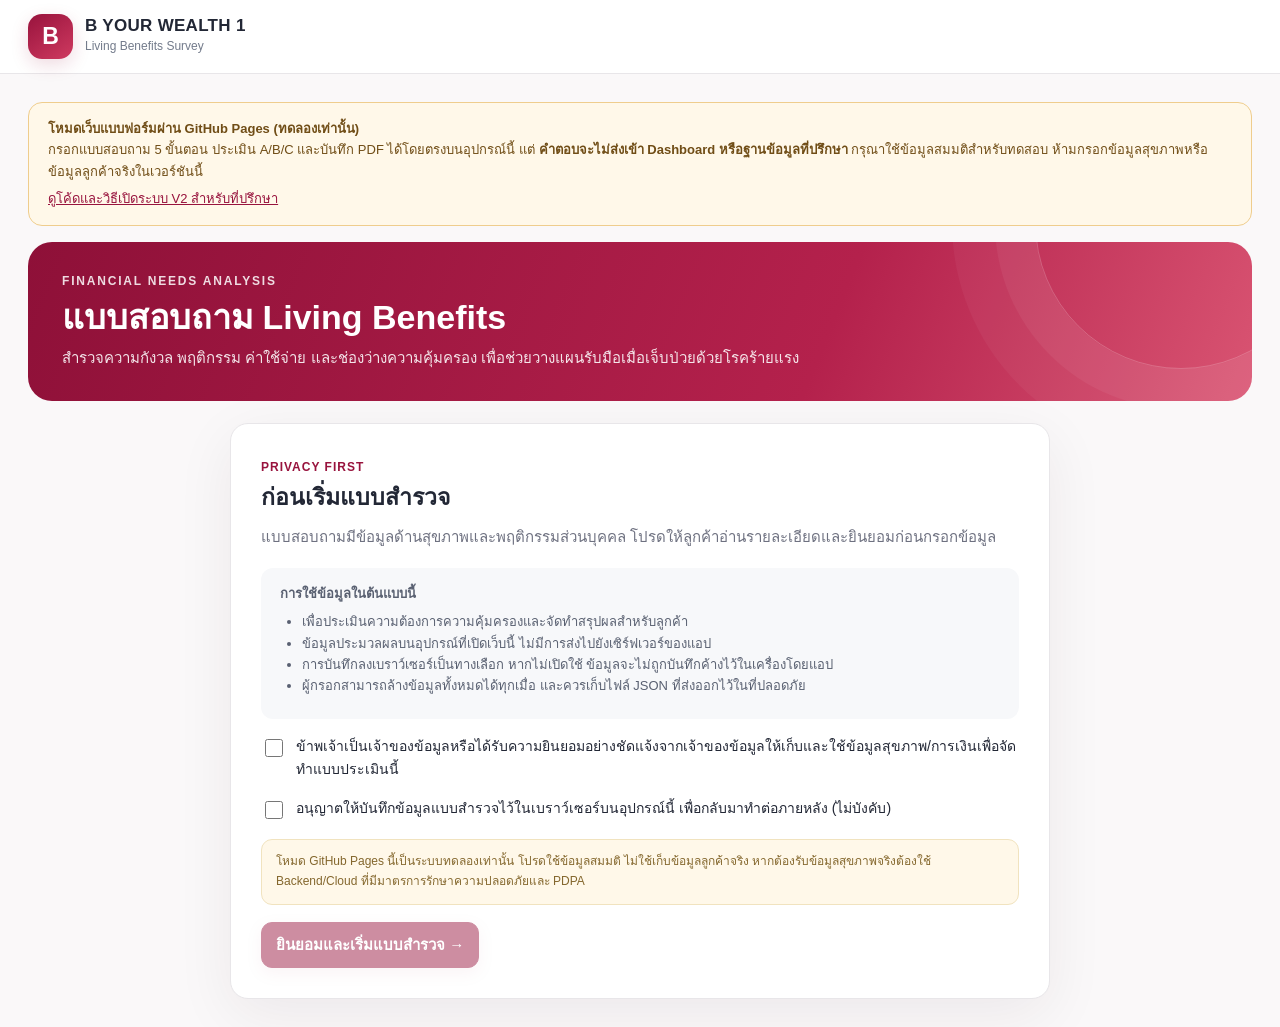
==== index.html @ e3bbbf08 "Add standalone GitHub Pages survey demo (no backend or shared customer data)" ====
<!doctype html>
<html lang="th">
<head>
  <meta charset="UTF-8" />
  <meta name="viewport" content="width=device-width, initial-scale=1, viewport-fit=cover" />
  <meta name="theme-color" content="#9d173e" />
  <meta name="robots" content="noindex,nofollow" />
  <meta name="description" content="Living Benefits Survey — แบบสำรวจความต้องการความคุ้มครองโรคร้ายแรง" />
  <title>Living Benefits Survey | B Your Wealth 1</title>
  <style>
    :root{color-scheme:light;--wine:#98133d;--wine-dark:#780e30;--rose:#d34166;--pink:#fff0f3;--ink:#222735;--muted:#737b8b;--border:#e8e6e9;--bg:#faf8f9;--surface:#fff;--blue:#285d87;--green:#18846e;--radius:18px;--shadow:0 16px 60px rgba(46,21,35,.065)}
    [hidden]{display:none!important}*{box-sizing:border-box}html{scroll-behavior:smooth}body{margin:0;background:var(--bg);font-family:ui-sans-serif,-apple-system,BlinkMacSystemFont,"Noto Sans Thai","Sarabun","Segoe UI",sans-serif;color:var(--ink);line-height:1.65;font-size:15px}button,input,textarea{font:inherit}button{cursor:pointer}button:disabled{opacity:.48;cursor:not-allowed}a{color:var(--wine)}:focus-visible{outline:3px solid #c25276;outline-offset:3px} .hide{display:none!important}
    .topbar{background:#fff;border-bottom:1px solid var(--border);position:sticky;top:0;z-index:20}.topbar-inner{max-width:1300px;margin:auto;padding:14px 28px;display:flex;align-items:center;justify-content:space-between;gap:16px}.brand{display:flex;align-items:center;gap:12px;min-width:0}.brand-mark{width:45px;height:45px;background:linear-gradient(145deg,var(--wine),#cf3a60);border-radius:14px;display:grid;place-items:center;color:#fff;font-size:23px;font-weight:900;box-shadow:0 6px 18px #98133d27}.brand-name{font-weight:900;letter-spacing:.3px;font-size:17px;line-height:1.2}.brand-sub{font-size:12px;color:var(--muted)}.header-actions{display:flex;gap:8px;align-items:center;flex-wrap:wrap;justify-content:flex-end}
    .btn{border:1px solid var(--border);border-radius:11px;padding:10px 14px;background:#fff;font-weight:750;color:var(--ink);display:inline-flex;gap:7px;align-items:center;justify-content:center;transition:.15s ease}.btn:hover{border-color:#e4a4b5;background:#fff9fb}.btn.primary{background:var(--wine);color:#fff;border-color:var(--wine);box-shadow:0 5px 16px #9d173e18}.btn.primary:hover{background:var(--wine-dark)}.btn.outline{border-color:#e5a3b4;color:var(--wine);background:#fff}.btn.danger{color:#b32646;border-color:#f0c9d0}.btn.small{font-size:12px;padding:7px 10px}.btn:focus-visible{outline-offset:2px}.muted{color:var(--muted)}
    .wrap{max-width:1300px;margin:0 auto;padding:28px}.hero{background:linear-gradient(112deg,#8e1038 0%,#b4214c 65%,#d95472 100%);border-radius:24px;padding:30px 34px;color:white;position:relative;overflow:hidden;margin-bottom:22px}.hero:after{content:"";position:absolute;width:290px;height:290px;border:1px solid #ffffff35;border-radius:50%;right:-75px;top:-165px;box-shadow:0 0 0 40px #ffffff0d,0 0 0 83px #ffffff0a}.hero .eyebrow{font-size:12px;letter-spacing:1.8px;font-weight:800;opacity:.85}.hero h1{margin:3px 0 6px;font-size:clamp(24px,3vw,34px);line-height:1.35}.hero p{margin:0;opacity:.89;max-width:750px}.hero p,.hero h1,.hero .eyebrow{position:relative;z-index:1}
    .layout{display:grid;grid-template-columns:minmax(0,1fr) 320px;gap:21px;align-items:start}.main-card,.side-card,.privacy-gate{background:#fff;border:1px solid var(--border);border-radius:var(--radius);box-shadow:var(--shadow)}.main-card{padding:28px;min-width:0}.side-card{padding:22px;position:sticky;top:100px}.section-title{margin:0;color:var(--ink);font-size:23px;line-height:1.4}.section-sub{font-size:13px;color:var(--muted);margin:7px 0 21px}.step-head{display:flex;align-items:flex-start;gap:14px}.step-number{display:grid;place-items:center;flex:0 0 38px;height:38px;background:var(--pink);border-radius:12px;color:var(--wine);font-weight:900;font-size:17px}.stepnav{display:flex;gap:8px;overflow-x:auto;padding:4px 1px 15px;margin-bottom:18px;border-bottom:1px solid var(--border);scrollbar-width:thin}.step-pill{white-space:nowrap;display:flex;align-items:center;gap:7px;border:1px solid var(--border);background:#fff;border-radius:100px;padding:8px 12px;color:#7e8090;font-size:12px;font-weight:750}.step-pill .num{width:19px;height:19px;border-radius:50%;background:#f2eff1;display:grid;place-items:center;font-size:11px}.step-pill.current{background:var(--wine);color:#fff;border-color:var(--wine)}.step-pill.current .num{background:#ffffff2b}.step-pill.complete{border-color:#bde4d8;color:#167963}.step-pill.complete .num{background:#e0f5ed}
    .field{margin-bottom:18px}.label{display:block;font-size:14px;font-weight:800;margin-bottom:7px}.sub-label{font-size:12px;color:var(--muted);font-weight:500}.form-input{width:100%;min-height:44px;border:1px solid #dadce2;border-radius:11px;padding:10px 12px;background:white;color:var(--ink);outline:none;transition:border-color .15s,box-shadow .15s}.form-input:focus{border-color:var(--rose);box-shadow:0 0 0 3px #d3416618}.form-input[type=number]{appearance:textfield}.form-input::placeholder{color:#a5a6af}.fields-2{display:grid;grid-template-columns:1fr 1fr;gap:15px}.fields-3{display:grid;grid-template-columns:repeat(3,1fr);gap:15px}.grid-choices{display:grid;grid-template-columns:1fr 1fr;gap:10px}.choice{border:1px solid var(--border);background:#fff;border-radius:12px;padding:12px;min-height:52px;display:flex;gap:10px;align-items:flex-start;cursor:pointer;transition:.15s}.choice:hover{border-color:#dfa4b4;background:#fffafa}.choice:has(input:checked){background:#fff2f5;border-color:#d87592}.choice input{accent-color:var(--wine);width:18px;height:18px;flex:0 0 18px;margin:3px 0 0}.choice span{font-size:14px;line-height:1.5}.choice-row{display:flex;flex-wrap:wrap;gap:10px}.choice-row .choice{flex:1;min-width:135px}.section-divider{height:1px;background:var(--border);margin:24px 0}.section-caption{font-size:15px;font-weight:900;margin:22px 0 14px;color:var(--wine)}.tip{background:#f4f7fa;border:1px solid #e3ebf2;border-radius:12px;padding:12px 14px;color:#4e6074;font-size:13px;margin:18px 0}.tip.rose{background:#fff5f7;border-color:#f9dfe7;color:#89445b}.tip.success{background:#effaf6;border-color:#c8e9dd;color:#146d59}.foot-actions{margin-top:25px;padding-top:18px;border-top:1px solid var(--border);display:flex;justify-content:space-between;gap:12px}.foot-actions .btn{min-width:115px}.calc-line{background:#fcf7f9;border:1px solid #f3e4e9;border-radius:12px;padding:14px 16px;margin-top:12px;display:flex;align-items:center;justify-content:space-between;gap:12px}.calc-line strong{font-size:19px;color:var(--wine);white-space:nowrap}.calc-line small{color:var(--muted);display:block}.amount-row{display:grid;grid-template-columns:minmax(0,1fr) 170px 160px;align-items:center;gap:12px;margin:11px 0;padding:12px;border:1px solid var(--border);border-radius:12px}.amount-row strong{font-size:14px}.amount-row small{display:block;color:var(--muted);font-size:11px}.amount-row .form-input{min-width:0;text-align:right}.input-unit{position:relative}.input-unit .form-input{padding-right:46px}.unit{position:absolute;right:12px;top:50%;transform:translateY(-50%);font-size:12px;color:var(--muted);pointer-events:none}.panel{background:#f7f8fa;border:1px solid #ececf0;border-radius:15px;padding:18px;margin:17px 0}.panel h3{font-size:15px;margin:0 0 14px}.panel.orange{background:#fff5ef;border-color:#fae0cc}.note{font-size:12px;color:var(--muted)}.money-tag{font-feature-settings:"tnum" 1;font-variant-numeric:tabular-nums}
    .side-title{font-size:16px;font-weight:900;display:flex;align-items:center;justify-content:space-between;gap:6px;margin-bottom:14px}.side-stat{border-bottom:1px solid var(--border);padding:12px 0}.side-stat .stat-label{color:var(--muted);font-size:12px}.side-stat .stat-value{font-size:22px;font-weight:900;line-height:1.35;font-variant-numeric:tabular-nums;word-break:break-word}.side-stat.primary-stat .stat-value{color:var(--wine)}.side-stat:last-of-type{border-bottom:0}.bar-track{width:100%;height:9px;background:#f1e9ed;border-radius:20px;overflow:hidden;margin:14px 0 6px}.bar-fill{height:100%;background:linear-gradient(90deg,#bb2a52,#289a80);border-radius:20px;width:0%;transition:width .22s}.stat-description{font-size:12px;color:var(--muted)}.side-help{margin-top:17px;font-size:12px;line-height:1.7;color:var(--muted)}.footnote{font-size:11px;color:#7d7b88;line-height:1.7;margin:15px 3px 5px}.save-status{font-size:11px;color:var(--muted);display:flex;align-items:center;gap:6px}.dot{background:#c5c6cd;width:7px;height:7px;border-radius:50%}.dot.on{background:#1e9d75}.privacy-gate{padding:30px;max-width:820px;margin:0 auto}.privacy-gate h2{margin:0 0 8px;font-size:23px}.privacy-gate p{color:#6e7180;margin:0 0 18px}.gate-option{display:flex;align-items:flex-start;gap:10px;margin:16px 0;font-size:14px}.gate-option input{width:18px;height:18px;accent-color:var(--wine);flex:0 0 18px;margin-top:4px}.gate-box{background:#f7f8fa;padding:15px 19px;border-radius:12px;color:#596071;font-size:13px}.gate-box ul{margin:7px 0;padding-left:22px}.help-alert{background:#fff8e9;border:1px solid #f1e3bf;color:#84672d;border-radius:11px;padding:12px 14px;font-size:12px;margin:17px 0}.toast{position:fixed;left:50%;bottom:24px;transform:translateX(-50%) translateY(20px);opacity:0;pointer-events:none;max-width:90vw;text-align:center;background:#222735;color:#fff;padding:10px 16px;border-radius:12px;font-size:13px;box-shadow:0 10px 30px #0002;transition:.2s;z-index:90}.toast.show{opacity:1;transform:translateX(-50%) translateY(0)}.summary-list{display:grid;grid-template-columns:1fr 1fr;gap:10px}.summary-tile{padding:15px;border:1px solid var(--border);background:white;border-radius:13px}.summary-tile .v{font-weight:900;font-size:21px;color:var(--wine);font-variant-numeric:tabular-nums}.summary-tile .k{color:var(--muted);font-size:12px}.summary-tile.span{grid-column:1/-1;background:#fff3f7}.result-risk{margin-top:15px;padding:15px;border-radius:13px;background:#f7f8fa}.result-risk p{margin:4px 0 0;color:#5c6271;font-size:13px}.icon-title{display:inline-block;color:var(--wine);font-size:12px;letter-spacing:1px;font-weight:850}.report-only{display:none}.right{margin-left:auto}.currency{white-space:nowrap}.list-check{margin:10px 0;padding-left:20px;font-size:13px}.list-check li{margin:5px 0}.switch{display:flex;align-items:center;gap:7px;font-size:12px;color:#555c69;cursor:pointer;white-space:nowrap}.switch input{accent-color:var(--wine)}
    @media(max-width:1080px){.layout{grid-template-columns:minmax(0,1fr) 280px}.wrap{padding:20px}.topbar-inner{padding:12px 20px}.side-card{padding:17px}.amount-row{grid-template-columns:1fr 140px 125px}}
    @media(max-width:850px){.layout{grid-template-columns:1fr}.side-card{position:static;grid-row:2}.hero{padding:26px}.main-card{padding:20px}.stepnav{margin-bottom:17px}.brand-sub{display:none}}
    @media(max-width:620px){.wrap{padding:12px}.topbar-inner{padding:10px 12px}.header-actions .download-label{display:none}.header-actions{gap:5px}.header-actions .btn{padding:8px 9px;font-size:11px}.brand-mark{width:38px;height:38px;border-radius:11px;font-size:19px}.brand-name{font-size:13px}.hero{padding:22px 18px;border-radius:16px;margin-bottom:13px}.hero h1{font-size:24px}.hero p{font-size:13px}.main-card,.side-card{border-radius:14px}.main-card{padding:17px 14px}.fields-2,.fields-3,.grid-choices{grid-template-columns:1fr}.step-head{gap:10px}.section-title{font-size:19px}.step-number{flex-basis:33px;height:33px}.amount-row{grid-template-columns:1fr 1fr;gap:7px}.amount-row>div:first-child{grid-column:1/-1}.amount-row .label-amount{grid-column:1/-1}.amount-row.no-extra{grid-template-columns:1fr 1fr}.amount-row.no-extra .input-unit{grid-column:1/-1}.foot-actions .btn{min-width:100px}.calc-line strong{font-size:17px}.privacy-gate{padding:22px 17px}.summary-list{grid-template-columns:1fr}.summary-tile.span{grid-column:auto}.switch span{display:none}}
    @media print{html,body{background:white!important;color:#171717!important}.topbar,.wrap,.toast{display:none!important}.report-only{display:block!important;padding:2mm 4mm;font-size:11pt!important}.report-only h1{color:#98133d;font-size:20pt}.report-header{display:flex;justify-content:space-between;align-items:center;border-bottom:2px solid #98133d;padding-bottom:9px}.report-table{width:100%;border-collapse:collapse;margin:10px 0}.report-table td,.report-table th{padding:7px 8px;border:1px solid #dadada;text-align:left}.report-table td:last-child{text-align:right}.report-table th{background:#f5eef1}.report-highlight{background:#fff0f3;padding:13px;border:1px solid #e9bdcb;border-radius:6px;margin:15px 0}.report-grid{display:grid;grid-template-columns:1fr 1fr;gap:14px}.report-grid section{break-inside:avoid}.report-only footer{font-size:9pt;margin-top:16px;color:#777}.report-only h3{font-size:13pt;margin:12px 0 7px}}
  </style>
</head>
<body>
  <header class="topbar"><div class="topbar-inner">
    <div class="brand"><div class="brand-mark">B</div><div><div class="brand-name">B YOUR WEALTH 1</div><div class="brand-sub">Living Benefits Survey</div></div></div>
    <div class="header-actions" id="headerActions" hidden>
      <label class="switch" title="บันทึกเฉพาะบนอุปกรณ์นี้"><input id="saveToggle" type="checkbox" /><span>บันทึกในเครื่อง</span></label>
      <button class="btn small" id="exportBtn" type="button" title="สำรองข้อมูลเป็นไฟล์ JSON">↓ <span class="download-label">สำรอง JSON</span></button>
      <button class="btn small danger" id="resetBtn" type="button" title="ลบข้อมูลแบบสำรวจ">เริ่มใหม่</button>
    </div>
  </div></header>
  <main class="wrap" id="wrap">
    <section role="status" style="margin:0 0 16px;padding:15px 19px;border:1px solid #efcd8d;background:#fff8e9;border-radius:14px;color:#704d16;font-size:13px"><strong>โหมดเว็บแบบฟอร์มผ่าน GitHub Pages (ทดลองเท่านั้น)</strong><div>กรอกแบบสอบถาม 5 ขั้นตอน ประเมิน A/B/C และบันทึก PDF ได้โดยตรงบนอุปกรณ์นี้ แต่ <strong>คำตอบจะไม่ส่งเข้า Dashboard หรือฐานข้อมูลที่ปรึกษา</strong> กรุณาใช้ข้อมูลสมมติสำหรับทดสอบ ห้ามกรอกข้อมูลสุขภาพหรือข้อมูลลูกค้าจริงในเวอร์ชันนี้</div><div style="margin-top:6px"><a href="https://github.com/byourwealth1-nay/Living-Benefit-Survey" target="_blank" rel="noopener noreferrer">ดูโค้ดและวิธีเปิดระบบ V2 สำหรับที่ปรึกษา</a></div></section>
    <section class="hero"><div class="eyebrow">FINANCIAL NEEDS ANALYSIS</div><h1>แบบสอบถาม Living Benefits</h1><p>สำรวจความกังวล พฤติกรรม ค่าใช้จ่าย และช่องว่างความคุ้มครอง เพื่อช่วยวางแผนรับมือเมื่อเจ็บป่วยด้วยโรคร้ายแรง</p></section>
    <section id="gate" class="privacy-gate">
      <span class="icon-title">PRIVACY FIRST</span><h2>ก่อนเริ่มแบบสำรวจ</h2><p>แบบสอบถามมีข้อมูลด้านสุขภาพและพฤติกรรมส่วนบุคคล โปรดให้ลูกค้าอ่านรายละเอียดและยินยอมก่อนกรอกข้อมูล</p>
      <div class="gate-box"><strong>การใช้ข้อมูลในต้นแบบนี้</strong><ul><li>เพื่อประเมินความต้องการความคุ้มครองและจัดทำสรุปผลสำหรับลูกค้า</li><li>ข้อมูลประมวลผลบนอุปกรณ์ที่เปิดเว็บนี้ ไม่มีการส่งไปยังเซิร์ฟเวอร์ของแอป</li><li>การบันทึกลงเบราว์เซอร์เป็นทางเลือก หากไม่เปิดใช้ ข้อมูลจะไม่ถูกบันทึกค้างไว้ในเครื่องโดยแอป</li><li>ผู้กรอกสามารถล้างข้อมูลทั้งหมดได้ทุกเมื่อ และควรเก็บไฟล์ JSON ที่ส่งออกไว้ในที่ปลอดภัย</li></ul></div>
      <label class="gate-option"><input type="checkbox" id="consentCheck" /><span>ข้าพเจ้าเป็นเจ้าของข้อมูลหรือได้รับความยินยอมอย่างชัดแจ้งจากเจ้าของข้อมูลให้เก็บและใช้ข้อมูลสุขภาพ/การเงินเพื่อจัดทำแบบประเมินนี้</span></label>
      <label class="gate-option"><input type="checkbox" id="rememberCheck" /><span>อนุญาตให้บันทึกข้อมูลแบบสำรวจไว้ในเบราว์เซอร์บนอุปกรณ์นี้ เพื่อกลับมาทำต่อภายหลัง (ไม่บังคับ)</span></label>
      <div class="help-alert">โหมด GitHub Pages นี้เป็นระบบทดลองเท่านั้น โปรดใช้ข้อมูลสมมติ ไม่ใช้เก็บข้อมูลลูกค้าจริง หากต้องรับข้อมูลสุขภาพจริงต้องใช้ Backend/Cloud ที่มีมาตรการรักษาความปลอดภัยและ PDPA</div>
      <button class="btn primary" id="startBtn" disabled>ยินยอมและเริ่มแบบสำรวจ →</button>
    </section>
    <section class="layout" id="app" hidden>
      <div class="main-card"><nav class="stepnav" id="stepnav" aria-label="ขั้นตอนแบบสอบถาม"></nav><div id="stepContent"></div><div class="foot-actions"><button id="prevBtn" class="btn" type="button">← ย้อนกลับ</button><button id="nextBtn" class="btn primary" type="button">ถัดไป →</button></div></div>
      <aside class="side-card"><div class="side-title"><span>ภาพรวมความคุ้มครอง</span><span style="font-size:12px;color:var(--rose)">LIVE</span></div><div class="side-stat"><div class="stat-label">ค่าใช้จ่ายจำเป็นต่อเดือน</div><div class="stat-value money-tag" id="sideMonthly">฿0</div></div><div class="side-stat"><div class="stat-label">ความคุ้มครองที่ต้องการ (A)</div><div class="stat-value money-tag" id="sideDesired">฿0</div></div><div class="side-stat"><div class="stat-label">ความคุ้มครองที่มี (B)</div><div class="stat-value money-tag" id="sideCurrent">฿0</div></div><div class="side-stat primary-stat"><div class="stat-label">ความคุ้มครองที่ยังขาด (C)</div><div class="stat-value money-tag" id="sideGap">฿0</div></div><div class="bar-track"><div id="coverageBar" class="bar-fill"></div></div><div class="stat-description" id="coverageDesc">ยังไม่มีข้อมูลสำหรับประเมิน</div><div class="side-help">C = สูงสุดระหว่าง (A − B) กับ 0 บาท<br />เงินชดเชยรายวันและการจ่ายซ้ำในอนาคตไม่ได้รวมเป็นเงินก้อนอัตโนมัติ</div></aside>
    </section>
    <p class="footnote" id="bottomDisclaimer" hidden>หมายเหตุ: การคำนวณเป็นเพียงการประมาณเบื้องต้น ไม่ใช่คำแนะนำทางการแพทย์ คำยืนยันการรับประกัน หรือการรับรองว่าจะได้รับสินไหมจริง สิทธิประโยชน์ขึ้นกับเงื่อนไขกรมธรรม์และเงื่อนไขการเรียกร้องสินไหม</p>
  </main>
  <div id="printReport" class="report-only"></div><div id="toast" role="status" aria-live="polite" class="toast"></div>
<script>
'use strict';
const KEY='byourwealth_livingbenefits_v1';
const STEP_NAMES=['ความกังวล','พฤติกรรม','ค่าใช้จ่าย','ความคุ้มครอง','สรุปแผน'];
const DISEASES=['โรคมะเร็ง','โรคปอดระยะสุดท้าย','โรคไตวายเรื้อรัง','โรคหลอดเลือดสมองแตก ตีบ หรืออุดตัน','กล้ามเนื้อหัวใจตายจากการขาดเลือด','โรคอัลไซเมอร์','โรคอื่น ๆ'];
const BEHAVIORS=['สูบบุหรี่ หรือได้รับมลพิษจากบุหรี่','ดื่มแอลกอฮอล์ เหล้า เบียร์','กินไม่เลือก กินรสจัด หวาน มัน เค็ม','ไม่ออกกำลังกาย หรือออกกำลังกายไม่เพียงพอ','เครียดบ่อย และภาวะจิตใจที่แย่ลง','ครอบครัวมีประวัติป่วยด้วยกลุ่มโรคร้ายแรง'];
const DEFAULT={customer:'',age:'',phone:'',advisor:'',advisorPhone:'',concern:'',diseases:[],otherDisease:'',behaviors:[],responsible:'',housePayment:'',houseBalance:'',carPayment:'',carBalance:'',household:'',educationSemester:'',termsPerYear:'2',parents:'',travel:'',others:'',reserveYears:'3',desiredOverride:'',ciOnce:'',ciRepeat:'',ciDailyFund:'',ciDailyRate:'',risk:''};
let data={...DEFAULT},step=0,consented=false,remember=false,toastTimer=null;
const $=s=>document.querySelector(s);
const el=(tag,attrs={},children='')=>{const n=document.createElement(tag);for(const [k,v] of Object.entries(attrs)){if(k==='text')n.textContent=v;else n.setAttribute(k,v)}if(children)n.innerHTML=children;return n};
function escapeHTML(v){return String(v??'').replace(/[&<>"']/g,ch=>({'&':'&amp;','<':'&lt;','>':'&gt;','"':'&quot;',"'":'&#39;'}[ch]))}
function num(v){const n=Number(String(v??'').replaceAll(',',''));return Number.isFinite(n)&&n>0?n:0}
function money(v){return '฿'+Math.round(v).toLocaleString('th-TH',{maximumFractionDigits:0})}
function exactMoney(v){return Number(v).toLocaleString('th-TH',{minimumFractionDigits:0,maximumFractionDigits:2})}
function rawMoney(v){let s=String(v??'').replace(/,/g,'').replace(/[^\d.]/g,'');let parts=s.split('.');return parts[0]+(parts.length>1?'.'+parts.slice(1).join('').slice(0,2):'')}
function displayMoney(v){const raw=rawMoney(v);if(!raw)return '';const p=raw.split('.');const l=(p[0]||'0').replace(/\B(?=(\d{3})+(?!\d))/g,',');return l+(p.length>1?'.'+p[1]:'')}
function sanitizeObject(src){const next={...DEFAULT};if(!src||typeof src!=='object'||Array.isArray(src))return next;for(const k of Object.keys(DEFAULT)){if(k==='diseases'||k==='behaviors'){const allowed=k==='diseases'?DISEASES:BEHAVIORS;next[k]=Array.isArray(src[k])?src[k].filter(x=>allowed.includes(x)):[];}else if(typeof src[k]==='string'||typeof src[k]==='number'){next[k]=String(src[k]).slice(0,200);}}return next}
function stats(){const monthly=num(data.housePayment)+num(data.carPayment)+num(data.household)+num(data.educationSemester)*Math.min(12,num(data.termsPerYear))/12+num(data.parents)+num(data.travel)+num(data.others);const annual=monthly*12,base=annual*num(data.reserveYears);const desired=String(data.desiredOverride).trim()!==''?num(data.desiredOverride):base;const current=num(data.ciOnce)+num(data.ciRepeat);const gap=Math.max(0,desired-current);return{monthly,annual,base,desired,current,gap,coverage:desired>0?Math.min(100,current/desired*100):0}}
function msg(t){$('#toast').textContent=t;$('#toast').classList.add('show');clearTimeout(toastTimer);toastTimer=setTimeout(()=>$('#toast').classList.remove('show'),2600)}
function persist(){if(!consented)return;if(remember){try{localStorage.setItem(KEY,JSON.stringify({version:1,consented:true,remember:true,step,data}));setSaveStatus(true)}catch(e){setSaveStatus(false);msg('บันทึกไม่สำเร็จ อาจเป็นเพราะพื้นที่อุปกรณ์ไม่เพียงพอ')}}else{try{localStorage.removeItem(KEY)}catch(e){}setSaveStatus(false)}}
function setSaveStatus(on){const toggle=$('#saveToggle');if(toggle)toggle.checked=on&&remember}
function showApp(){consented=true;$('#gate').hidden=true;$('#app').hidden=false;$('#headerActions').hidden=false;$('#bottomDisclaimer').hidden=false;$('#saveToggle').checked=remember;render()}
function input(name,label,opt={}){const type=opt.type||'text',val=data[name]??'';const c=opt.money?'money':'';return `<div class="field"><label class="label" for="f-${name}">${label}${opt.help?` <span class="sub-label">${opt.help}</span>`:''}</label><div class="${opt.unit?'input-unit':''}"><input class="form-input ${c}" id="f-${name}" data-field="${name}" type="${type==='number'?'number':type==='tel'?'tel':'text'}" ${opt.money?'inputmode="decimal"':type==='number'?'min="0" step="1"':''} value="${escapeHTML(opt.money?displayMoney(val):val)}" placeholder="${escapeHTML(opt.placeholder|| (opt.money?'0':'ระบุข้อมูล'))}" autocomplete="off" />${opt.unit?`<span class="unit">${escapeHTML(opt.unit)}</span>`:''}</div></div>`}
function radioGroup(name,values){return `<div class="choice-row">${values.map(([v,title])=>`<label class="choice"><input type="radio" name="${name}" data-field="${name}" value="${escapeHTML(v)}" ${data[name]===v?'checked':''} /><span>${escapeHTML(title)}</span></label>`).join('')}</div>`}
function checkboxChoices(name,values){return `<div class="grid-choices">${values.map(title=>`<label class="choice"><input type="checkbox" data-array="${name}" value="${escapeHTML(title)}" ${data[name].includes(title)?'checked':''} /><span>${escapeHTML(title)}</span></label>`).join('')}</div>`}
function amountRow(name,label,help='',extra=''){return `<div class="amount-row ${extra?'':'no-extra'}"><div><strong>${label}</strong>${help?`<small>${help}</small>`:''}</div><div class="input-unit"><input aria-label="${label}" class="form-input money" data-field="${name}" inputmode="decimal" value="${escapeHTML(displayMoney(data[name]))}" placeholder="0"/><span class="unit">บาท</span></div>${extra||''}</div>`}
function stepOne(){return `<div class="step-head"><span class="step-number">01</span><div><h2 class="section-title">คุณกังวลว่าจะเป็นโรคร้ายแรงหรือไม่?</h2><p class="section-sub">ระบุข้อมูลพื้นฐานและโรคร้ายแรงที่กังวล (เลือกได้มากกว่า 1 ข้อ)</p></div></div><div class="panel"><h3>ข้อมูลลูกค้า <span class="sub-label">(ไม่บังคับ)</span></h3><div class="fields-3">${input('customer','ชื่อผู้รับแบบสำรวจ',{placeholder:'ชื่อหรือรหัสลูกค้า'})}${input('age','อายุ',{type:'number',placeholder:'ปี'})}${input('phone','เบอร์ติดต่อ',{type:'tel',placeholder:'ไม่บังคับ'})}</div></div><div class="field"><label class="label">ความกังวลเกี่ยวกับโรคร้ายแรง</label>${radioGroup('concern',[['worried','กังวล'],['not-worried','ไม่กังวล']])}</div><div class="section-caption">โรคร้ายแรงที่กังวล</div>${checkboxChoices('diseases',DISEASES)}<div style="margin-top:16px">${input('otherDisease','ระบุโรคอื่น ๆ',{placeholder:'เช่น โรคที่กังวลเป็นพิเศษ'})}</div><div class="tip">โรคและความกังวลที่ระบุใช้เพื่อประกอบการสำรวจความต้องการ ไม่ใช่การวินิจฉัยโรคหรือประเมินความเสี่ยงทางการแพทย์</div>`}
function stepTwo(){return `<div class="step-head"><span class="step-number">02</span><div><h2 class="section-title">คุณมีพฤติกรรมเหล่านี้หรือไม่?</h2><p class="section-sub">เลือกพฤติกรรมหรือปัจจัยที่เกี่ยวข้อง (เลือกได้หลายข้อ หรือไม่เลือกเลย)</p></div></div>${checkboxChoices('behaviors',BEHAVIORS)}<div class="tip rose">ข้อมูลชุดนี้เป็นข้อมูลสุขภาพ/พฤติกรรมที่อาจมีความอ่อนไหว โปรดใช้เท่าที่จำเป็นตามวัตถุประสงค์ที่ลูกค้ายินยอม และอย่าใช้เพื่อตัดสินว่าบุคคลใดจะป่วยแน่นอน</div>`}
function stepThree(){const s=stats();return `<div class="step-head"><span class="step-number">03</span><div><h2 class="section-title">เตรียมพร้อมรับมือค่าใช้จ่ายแล้วหรือยัง?</h2><p class="section-sub">ประเมินภาระค่าใช้จ่ายของครอบครัว หากไม่สามารถทำงานหรือมีรายได้ตามปกติ</p></div></div><div class="field"><label class="label">คุณเป็นผู้รับผิดชอบค่าใช้จ่ายสำคัญในครอบครัวหรือไม่?</label>${radioGroup('responsible',[['yes','ใช่'],['no','ไม่ใช่']])}</div><div class="section-divider"></div><div class="section-caption">ภาระหนี้สินรายเดือน</div><div class="fields-2">${input('housePayment','สินเชื่อบ้าน — ผ่อนต่อเดือน',{money:true,unit:'บาท'})}${input('houseBalance','ยอดหนี้บ้านคงเหลือ',{money:true,unit:'บาท'})}${input('carPayment','สินเชื่อรถยนต์ — ผ่อนต่อเดือน',{money:true,unit:'บาท'})}${input('carBalance','ยอดหนี้รถคงเหลือ',{money:true,unit:'บาท'})}</div><div class="section-caption">ค่าใช้จ่ายจำเป็นของครอบครัว</div><div class="fields-2">${input('household','อุปโภคบริโภค',{money:true,unit:'บาท/เดือน'})}${input('parents','ค่าเลี้ยงดูบุพการี',{money:true,unit:'บาท/เดือน'})}${input('travel','ค่าน้ำมันและเดินทาง',{money:true,unit:'บาท/เดือน'})}${input('others','ค่าใช้จ่ายอื่น ๆ',{money:true,unit:'บาท/เดือน'})}${input('educationSemester','ค่าการศึกษาบุตร',{money:true,unit:'บาท/เทอม'})}${input('termsPerYear','จำนวนเทอมต่อปี',{type:'number',placeholder:'2'})}</div><div class="tip">ค่าการศึกษาจะแปลงเป็นรายเดือนจาก <strong>ค่าเทอม × จำนวนเทอมต่อปี ÷ 12</strong> ส่วนยอดหนี้คงเหลือแสดงเพื่อประกอบการพิจารณา แต่ไม่บวกซ้ำกับค่างวดรายเดือนโดยอัตโนมัติ</div><div class="calc-line"><div><b>รวมค่าใช้จ่ายที่จำเป็นต่อเดือน</b><small>อัปเดตตามจำนวนเงินที่กรอก</small></div><strong class="money-tag" id="monthlyInline">${money(s.monthly)}</strong></div><div class="calc-line"><div><b>รวมค่าใช้จ่ายที่จำเป็นต่อปี (ก)</b><small>ค่าใช้จ่ายต่อเดือน × 12</small></div><strong class="money-tag" id="annualInline">${money(s.annual)}</strong></div><div style="margin-top:22px">${input('reserveYears','อยากให้มีเงินรองรับค่าใช้จ่ายต่อไปอีกกี่ปี? (ข)',{type:'number',placeholder:'3'})}</div>`}
function stepFour(){const s=stats();return `<div class="step-head"><span class="step-number">04</span><div><h2 class="section-title">ประเมินความคุ้มครองโรคร้ายแรง</h2><p class="section-sub">เปรียบเทียบจำนวนความคุ้มครองที่ต้องการกับสิทธิประโยชน์ที่มีอยู่</p></div></div><div class="panel"><span class="icon-title">A · ความคุ้มครองที่ต้องการ</span><div class="calc-line"><div><b>ประมาณการจากค่าใช้จ่าย (ก × ข)</b><small>ค่าใช้จ่ายต่อปี × จำนวนปีสำรอง</small></div><strong id="baseInline">${money(s.base)}</strong></div><div style="margin-top:17px">${input('desiredOverride','ความคุ้มครองที่ต้องการจริง (กำหนดเองได้)',{money:true,unit:'บาท',help:'เว้นว่างเพื่อใช้ยอดคำนวณอัตโนมัติ'})}</div></div><div class="panel"><span class="icon-title">B · ความคุ้มครองที่มีอยู่</span>${amountRow('ciOnce','ประกันโรคร้ายแรงแบบเจอจ่ายจบ','จำนวนเงินก้อนที่คาดว่าจะได้รับเมื่อเข้าเงื่อนไข')}${amountRow('ciRepeat','ประกันโรคร้ายแรงแบบเป็นซ้ำคุ้มครอง','กรอกเฉพาะเงินก้อนที่จ่ายได้ในการเรียกร้องครั้งแรก')}${amountRow('ciDailyFund','ความคุ้มครองค่าชดเชย','ทุนความคุ้มครองตามที่ระบุในกรมธรรม์')}${amountRow('ciDailyRate','ค่าชดเชยรายวัน','ต่อวันตามเงื่อนไขกรมธรรม์')}<p class="note">ระบบรวม B เฉพาะเงินก้อนที่อาจใช้ได้ในครั้งแรก (เจอจ่ายจบ + ผลประโยชน์ครั้งแรกของแบบจ่ายซ้ำ) ไม่รวมค่าชดเชยรายวันหรือเงินจ่ายซ้ำในอนาคต เพราะมีเงื่อนไขและหน่วยการจ่ายต่างกัน ต้องตรวจสอบความซ้ำซ้อนและข้อยกเว้นของกรมธรรม์จริง</p><div class="calc-line"><div><b>รวมความคุ้มครองที่มี (B)</b><small>จำนวนเงินก้อนที่นำมาประเมิน</small></div><strong id="existingInline">${money(s.current)}</strong></div></div><div class="panel orange"><span class="icon-title">C · ช่องว่างความคุ้มครอง</span><div class="calc-line"><div><b>ยังขาดความคุ้มครอง (A − B)</b><small>หากผลลบติดลบจะแสดง 0 บาท</small></div><strong id="gapInline">${money(s.gap)}</strong></div></div>`}
function stepFive(){const s=stats();const dname=data.diseases.length?data.diseases.join(', '):'ไม่ได้เลือก';const beh=data.behaviors.length?data.behaviors.join(', '):'ไม่ได้เลือก';return `<div class="step-head"><span class="step-number">05</span><div><h2 class="section-title">วางแผนรับมือความเสี่ยง</h2><p class="section-sub">ทบทวนผลประเมินและเลือกแนวทางจัดการค่าใช้จ่ายกรณีเจ็บป่วย</p></div></div><div class="field"><label class="label">วิธีจัดการค่าใช้จ่ายกรณีป่วยด้วยโรคร้ายแรง</label>${radioGroup('risk',[['self','ยอมรับความเสี่ยงด้วยตัวเอง (ใช้เงินออมหรือทรัพย์สิน)'],['transfer','โอนความเสี่ยง (พิจารณาความคุ้มครองเพิ่มเติม)']])}</div><div class="section-caption">สรุปการประเมินเบื้องต้น</div><div class="summary-list"><div class="summary-tile"><div class="k">ค่าใช้จ่ายจำเป็นต่อเดือน</div><div class="v">${money(s.monthly)}</div></div><div class="summary-tile"><div class="k">สำรองเงินไว้</div><div class="v">${exactMoney(num(data.reserveYears))} ปี</div></div><div class="summary-tile"><div class="k">ความคุ้มครองที่ต้องการ A</div><div class="v">${money(s.desired)}</div></div><div class="summary-tile"><div class="k">ความคุ้มครองที่มี B</div><div class="v">${money(s.current)}</div></div><div class="summary-tile span"><div class="k">ความคุ้มครองที่ยังขาด C</div><div class="v">${money(s.gap)}</div></div></div><div class="result-risk"><b>ผลสำรวจความกังวลและพฤติกรรม</b><p><b>ความกังวล:</b> ${data.concern==='worried'?'กังวล':data.concern==='not-worried'?'ไม่กังวล':'ยังไม่ระบุ'}<br/><b>โรคที่เลือก:</b> ${escapeHTML(dname)}${data.otherDisease?' ('+escapeHTML(data.otherDisease)+')':''}<br/><b>พฤติกรรมที่เลือก:</b> ${escapeHTML(beh)}</p></div><div class="section-caption">ข้อมูลผู้ดูแลแบบสำรวจ <span class="sub-label">(ไม่บังคับ)</span></div><div class="fields-2">${input('advisor','ชื่อผู้แนะนำ/ผู้ดูแล',{placeholder:'ชื่อที่ปรึกษา'})}${input('advisorPhone','เบอร์ติดต่อ',{type:'tel',placeholder:'เบอร์ติดต่อ'})}</div><div class="tip success">การสำรวจนี้ใช้เพื่อประกอบการสนทนาเรื่องความต้องการคุ้มครอง ควรพิจารณาทุนประกันเดิม ข้อยกเว้น ระยะเวลารอคอย ความสามารถในการชำระเบี้ย และความเหมาะสมของแผนก่อนตัดสินใจ</div><div class="choice-row"><button class="btn primary" id="printBtn" type="button">⎙ พิมพ์ / บันทึกเป็น PDF</button><button class="btn outline" id="importBtn" type="button">↑ นำเข้า JSON</button><input id="importFile" type="file" accept=".json,application/json" hidden /></div>`}
const renderer=[stepOne,stepTwo,stepThree,stepFour,stepFive];
function render(){if(!consented)return;$('#stepnav').innerHTML=STEP_NAMES.map((n,i)=>`<button type="button" class="step-pill ${i===step?'current':i<step?'complete':''}" data-goto="${i}" ${i===step?'aria-current="step"':''}><span class="num">${i<step?'✓':i+1}</span>${n}</button>`).join('');$('#stepContent').innerHTML=renderer[step]();$('#prevBtn').disabled=step===0;$('#nextBtn').textContent=step===4?'ดูผลสรุป ⎙':'ถัดไป →';updateSummary();persist()}
function updateSummary(){const s=stats();[['#sideMonthly',s.monthly],['#sideDesired',s.desired],['#sideCurrent',s.current],['#sideGap',s.gap],['#monthlyInline',s.monthly],['#annualInline',s.annual],['#baseInline',s.base],['#existingInline',s.current],['#gapInline',s.gap]].forEach(([sel,value])=>{const n=$(sel);if(n)n.textContent=money(value)});$('#coverageBar').style.width=s.coverage+'%';$('#coverageDesc').textContent=s.desired>0?'มีความคุ้มครองประมาณ '+Math.round(s.coverage)+'% ของที่ต้องการ':'ยังไม่มีข้อมูลสำหรับประเมิน';if(step===4){for(const [sel,value] of [['.summary-tile:nth-child(1) .v',s.monthly],['.summary-tile:nth-child(3) .v',s.desired],['.summary-tile:nth-child(4) .v',s.current],['.summary-tile:nth-child(5) .v',s.gap]]){const n=$(sel);if(n)n.textContent=money(value)}}}
function fieldUpdated(target){const key=target.dataset.field;if(target.dataset.array){const ar=target.dataset.array;const val=target.value;if(target.checked&&!data[ar].includes(val))data[ar].push(val);else if(!target.checked)data[ar]=data[ar].filter(x=>x!==val)}else if(key){if(target.type==='radio')data[key]=target.value;else if(target.classList.contains('money')){const old=target.value;const before=old.slice(0,target.selectionStart??old.length).replace(/[^\d.]/g,'').length;const raw=rawMoney(old);data[key]=raw;const out=displayMoney(raw);target.value=out;let pos=0,count=0;while(pos<out.length&&count<before){if(/[\d.]/.test(out[pos]))count++;pos++}try{target.setSelectionRange(pos,pos)}catch(e){}}else data[key]=target.value.slice(0,200)}updateSummary();persist()}
function makeReport(){const s=stats();const list=x=>x.length?x.map(escapeHTML).join(' • '):'ไม่ได้ระบุ';const risk=data.risk==='self'?'รับความเสี่ยงด้วยตนเอง':data.risk==='transfer'?'พิจารณาโอนความเสี่ยง':'ยังไม่ได้เลือก';const d=new Date().toLocaleDateString('th-TH',{year:'numeric',month:'long',day:'numeric'});$('#printReport').innerHTML=`<div class="report-header"><div><h1>Living Benefits Survey</h1><div>B YOUR WEALTH 1 · รายงานประเมินความคุ้มครองเบื้องต้น</div></div><div>วันที่ ${escapeHTML(d)}</div></div><p><b>ผู้รับแบบสำรวจ:</b> ${escapeHTML(data.customer||'ไม่ระบุ')} &nbsp;&nbsp; <b>อายุ:</b> ${escapeHTML(data.age||'-')} ปี &nbsp;&nbsp; <b>โทร:</b> ${escapeHTML(data.phone||'-')}</p><div class="report-grid"><section><h3>1. ความกังวลเกี่ยวกับโรคร้ายแรง</h3><p>ความกังวล: ${data.concern==='worried'?'กังวล':data.concern==='not-worried'?'ไม่กังวล':'ไม่ระบุ'}<br/>โรคที่กังวล: ${list(data.diseases)}${data.otherDisease?' / '+escapeHTML(data.otherDisease):''}</p></section><section><h3>2. พฤติกรรมที่เลือก</h3><p>${list(data.behaviors)}</p></section></div><h3>3. ภาระค่าใช้จ่ายและเงินสำรอง</h3><table class="report-table"><tr><th>รายการ</th><th>จำนวน</th></tr>${[['ผ่อนบ้านต่อเดือน',num(data.housePayment)],['ยอดหนี้บ้านคงเหลือ (ไม่รวมในสูตร)',num(data.houseBalance)],['ผ่อนรถต่อเดือน',num(data.carPayment)],['ยอดหนี้รถคงเหลือ (ไม่รวมในสูตร)',num(data.carBalance)],['อุปโภคบริโภคต่อเดือน',num(data.household)],['การศึกษาบุตรต่อเทอม',num(data.educationSemester)],['เลี้ยงดูบุพการีต่อเดือน',num(data.parents)],['การเดินทางต่อเดือน',num(data.travel)],['ค่าใช้จ่ายอื่น ๆ ต่อเดือน',num(data.others)],['ค่าใช้จ่ายรวมต่อเดือน',s.monthly],['ค่าใช้จ่ายรวมต่อปี',s.annual]].map(([k,v])=>`<tr><td>${k}</td><td>${money(v)}</td></tr>`).join('')}</table><div class="report-highlight"><b>4. ความคุ้มครอง</b><table class="report-table"><tr><td>A — ต้องการ (${exactMoney(num(data.reserveYears))} ปี)</td><td><b>${money(s.desired)}</b></td></tr><tr><td>B — มีอยู่ (เงินก้อนครั้งแรก)</td><td><b>${money(s.current)}</b></td></tr><tr><td>C — ยังขาด (A − B)</td><td><b>${money(s.gap)}</b></td></tr></table><small>ค่าชดเชยรายวัน ${money(num(data.ciDailyRate))}/วัน · ทุนค่าชดเชย ${money(num(data.ciDailyFund))} — ไม่ถูกนำมารวมกับเงินก้อน B</small></div><p><b>5. แนวทาง:</b> ${risk}</p><p><b>ผู้ดูแล:</b> ${escapeHTML(data.advisor||'-')} &nbsp; <b>โทร:</b> ${escapeHTML(data.advisorPhone||'-')}</p><footer>เอกสารนี้เป็นการประเมินเบื้องต้น ไม่ใช่เอกสารยืนยันความคุ้มครองหรือการรับประกันภัย ผลประโยชน์จริงขึ้นกับสัญญาและเงื่อนไขกรมธรรม์ และควรเก็บข้อมูลส่วนบุคคลนี้อย่างปลอดภัย</footer>`}
function printSurvey(){makeReport();window.print()}
function downloadJson(){const out={app:'B Your Wealth 1 Living Benefits Survey',version:1,exportedAt:new Date().toISOString(),data};const blob=new Blob([JSON.stringify(out,null,2)],{type:'application/json'});const url=URL.createObjectURL(blob);const a=document.createElement('a');const safe=(data.customer||'customer').replace(/[^a-zA-Z0-9ก-๙\-_]/g,'_').slice(0,35);a.href=url;a.download=`living-benefits-${safe}-${new Date().toISOString().slice(0,10)}.json`;document.body.appendChild(a);a.click();a.remove();setTimeout(()=>URL.revokeObjectURL(url),1000);msg('ดาวน์โหลดข้อมูล JSON แล้ว — โปรดจัดเก็บอย่างปลอดภัย')}
$('#consentCheck').addEventListener('change',e=>$('#startBtn').disabled=!e.target.checked);
$('#startBtn').addEventListener('click',()=>{if(!$('#consentCheck').checked)return;remember=$('#rememberCheck').checked;showApp();msg(remember?'เริ่มสำรวจแล้ว · เปิดการบันทึกในเครื่อง':'เริ่มสำรวจแล้ว · ยังไม่ได้เปิดการบันทึกในเครื่อง')});
$('#saveToggle').addEventListener('change',e=>{remember=e.target.checked;persist();msg(remember?'เปิดการบันทึกในเบราว์เซอร์แล้ว':'ปิดการบันทึกและลบข้อมูลที่เคยบันทึกบนเบราว์เซอร์แล้ว')});
$('#stepContent').addEventListener('input',e=>{if(e.target.matches('input[data-field]:not([type="radio"])'))fieldUpdated(e.target)});
$('#stepContent').addEventListener('change',e=>{if(e.target.matches('input[type="radio"][data-field],input[data-array]'))fieldUpdated(e.target)});
$('#stepnav').addEventListener('click',e=>{const b=e.target.closest('[data-goto]');if(!b)return;step=Number(b.dataset.goto);render();window.scrollTo({top:0,behavior:'smooth'})});
$('#nextBtn').addEventListener('click',()=>{if(step===4){printSurvey();return}step=Math.min(4,step+1);render();window.scrollTo({top:0,behavior:'smooth'})});
$('#prevBtn').addEventListener('click',()=>{step=Math.max(0,step-1);render();window.scrollTo({top:0,behavior:'smooth'})});
$('#exportBtn').addEventListener('click',downloadJson);
$('#resetBtn').addEventListener('click',()=>{if(!confirm('ต้องการลบข้อมูลแบบสำรวจทั้งหมดบนหน้านี้และในเบราว์เซอร์หรือไม่?'))return;try{localStorage.removeItem(KEY)}catch(e){}data={...DEFAULT};step=0;consented=false;remember=false;$('#app').hidden=true;$('#headerActions').hidden=true;$('#bottomDisclaimer').hidden=true;$('#gate').hidden=false;$('#consentCheck').checked=false;$('#rememberCheck').checked=false;$('#startBtn').disabled=true;msg('ล้างข้อมูลแล้ว')});
$('#stepContent').addEventListener('click',e=>{if(e.target.closest('#printBtn'))printSurvey();if(e.target.closest('#importBtn'))$('#importFile')?.click()});
$('#stepContent').addEventListener('change',async e=>{if(e.target.id!=='importFile')return;const file=e.target.files?.[0];if(!file)return;try{if(file.size>200000)throw Error('ไฟล์ใหญ่เกินไป');const parsed=JSON.parse(await file.text());if(parsed.version!==1||!parsed.data)throw Error('รูปแบบไฟล์ไม่รองรับ');if(!confirm('นำเข้าไฟล์นี้แทนข้อมูลแบบสำรวจปัจจุบันหรือไม่?'))return;data=sanitizeObject(parsed.data);persist();render();msg('นำเข้าข้อมูลเรียบร้อยแล้ว')}catch(err){msg('ไม่สามารถนำเข้าไฟล์: '+err.message)}});
try{const saved=localStorage.getItem(KEY);if(saved){const restored=JSON.parse(saved);if(restored.version===1&&restored.consented===true&&restored.remember===true){data=sanitizeObject(restored.data);remember=true;step=Math.min(4,Math.max(0,Number(restored.step)||0));showApp()}}}catch(e){console.warn('Unable to restore survey:',e)}
</script>
</body>
</html>
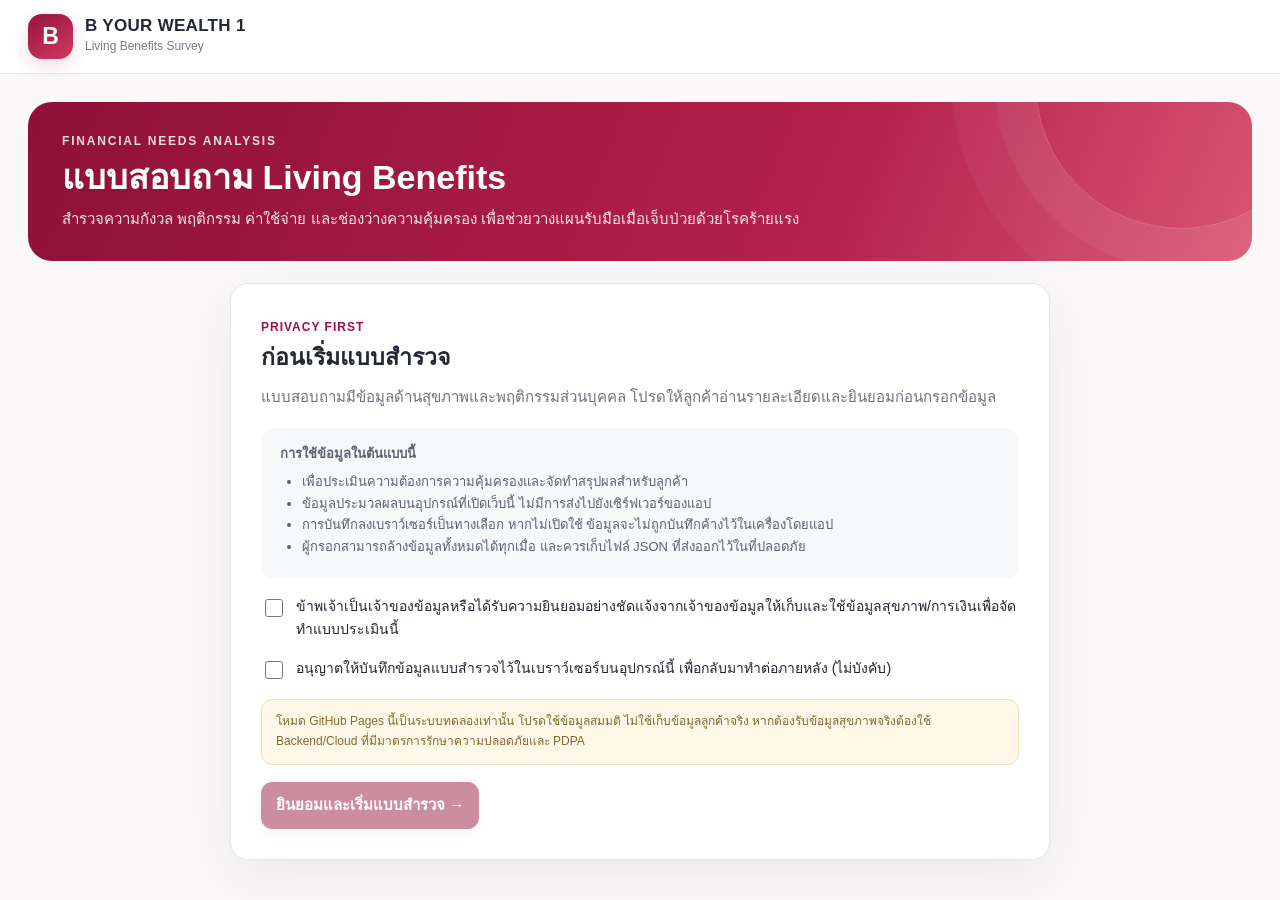
==== commit d272d74b: "Remove GitHub Pages prototype notice banner from survey" ====
--- a/index.html
+++ b/index.html
@@ -20,6 +20,25 @@
     @media(max-width:850px){.layout{grid-template-columns:1fr}.side-card{position:static;grid-row:2}.hero{padding:26px}.main-card{padding:20px}.stepnav{margin-bottom:17px}.brand-sub{display:none}}
     @media(max-width:620px){.wrap{padding:12px}.topbar-inner{padding:10px 12px}.header-actions .download-label{display:none}.header-actions{gap:5px}.header-actions .btn{padding:8px 9px;font-size:11px}.brand-mark{width:38px;height:38px;border-radius:11px;font-size:19px}.brand-name{font-size:13px}.hero{padding:22px 18px;border-radius:16px;margin-bottom:13px}.hero h1{font-size:24px}.hero p{font-size:13px}.main-card,.side-card{border-radius:14px}.main-card{padding:17px 14px}.fields-2,.fields-3,.grid-choices{grid-template-columns:1fr}.step-head{gap:10px}.section-title{font-size:19px}.step-number{flex-basis:33px;height:33px}.amount-row{grid-template-columns:1fr 1fr;gap:7px}.amount-row>div:first-child{grid-column:1/-1}.amount-row .label-amount{grid-column:1/-1}.amount-row.no-extra{grid-template-columns:1fr 1fr}.amount-row.no-extra .input-unit{grid-column:1/-1}.foot-actions .btn{min-width:100px}.calc-line strong{font-size:17px}.privacy-gate{padding:22px 17px}.summary-list{grid-template-columns:1fr}.summary-tile.span{grid-column:auto}.switch span{display:none}}
     @media print{html,body{background:white!important;color:#171717!important}.topbar,.wrap,.toast{display:none!important}.report-only{display:block!important;padding:2mm 4mm;font-size:11pt!important}.report-only h1{color:#98133d;font-size:20pt}.report-header{display:flex;justify-content:space-between;align-items:center;border-bottom:2px solid #98133d;padding-bottom:9px}.report-table{width:100%;border-collapse:collapse;margin:10px 0}.report-table td,.report-table th{padding:7px 8px;border:1px solid #dadada;text-align:left}.report-table td:last-child{text-align:right}.report-table th{background:#f5eef1}.report-highlight{background:#fff0f3;padding:13px;border:1px solid #e9bdcb;border-radius:6px;margin:15px 0}.report-grid{display:grid;grid-template-columns:1fr 1fr;gap:14px}.report-grid section{break-inside:avoid}.report-only footer{font-size:9pt;margin-top:16px;color:#777}.report-only h3{font-size:13pt;margin:12px 0 7px}}
+
+    /* V2.1: self-contained and accessible A/B/C chart (no tracking, external fonts or packages). */
+    .coverage-chart{margin:22px 0;background:#fff;border:1px solid #ead7df;border-radius:17px;padding:20px 20px 15px;box-shadow:0 8px 25px rgba(152,19,61,.035)}
+    .chart-title{display:flex;align-items:center;gap:11px;margin-bottom:17px;color:#292734}.chart-title>span{font-size:29px;line-height:1}
+    .chart-title strong{font-size:16px}.chart-title small{display:block;font-size:11px;color:#717684;font-weight:450}
+    .chart-row{display:grid;grid-template-columns:96px minmax(0,1fr);gap:12px;align-items:center;margin:14px 0}
+    .chart-label{font-size:13px;white-space:nowrap}.chart-label b{font-weight:900;display:inline-grid;place-items:center;width:25px;height:25px;border-radius:8px;background:#f9e8ee;color:#9b143e;margin-right:5px}
+    .chart-right{display:flex;align-items:center;gap:12px;min-width:0}.chart-track{flex:1;background:#f2f0f2;height:18px;border-radius:12px;overflow:hidden;min-width:25px}
+    .chart-bar{height:100%;border-radius:12px;transition:width .25s ease}.chart-bar.need{background:#a91e4a}.chart-bar.have{background:#19836d}.chart-bar.gap{background:#e7a341}
+    .chart-right>strong{width:106px;text-align:right;font-size:13px;font-variant-numeric:tabular-nums;white-space:nowrap}
+    .chart-caption{border-top:1px solid #f2e5eb;padding-top:11px;font-size:12px;color:#666b78;margin:16px 0 0;line-height:1.65}
+    .chart-emoji{font-size:18px;line-height:1;margin-right:6px;vertical-align:middle}
+    @media(max-width:620px){.coverage-chart{padding:14px 12px}.chart-row{grid-template-columns:73px minmax(0,1fr);gap:7px}.chart-label{font-size:11px}.chart-label b{width:21px;height:21px;font-size:11px;margin-right:3px}.chart-right{gap:5px;flex-direction:column;align-items:stretch}.chart-right>strong{width:auto;text-align:left;font-size:12px}.chart-track{flex:auto;width:100%;height:15px}}
+    @media print{.coverage-chart{box-shadow:none;margin:12px 0;padding:12px;break-inside:avoid}.chart-title{margin-bottom:8px}.chart-row{margin:7px 0}.chart-track{height:12px}.chart-caption{margin:8px 0 0;padding-top:7px}.chart-bar{-webkit-print-color-adjust:exact;print-color-adjust:exact}}
+    /* Print fix: keep the entire Section 4 (A/B/C table, chart and note) together on page 2. */
+    @media print{
+      .report-only .report-highlight{break-before:page;page-break-before:always;break-inside:avoid-page;page-break-inside:avoid;margin-top:0}
+      .report-only .report-highlight .report-table,.report-only .report-highlight .coverage-chart{break-inside:avoid;page-break-inside:avoid}
+    }
   </style>
 </head>
 <body>
@@ -32,7 +51,6 @@
     </div>
   </div></header>
   <main class="wrap" id="wrap">
-    <section role="status" style="margin:0 0 16px;padding:15px 19px;border:1px solid #efcd8d;background:#fff8e9;border-radius:14px;color:#704d16;font-size:13px"><strong>โหมดเว็บแบบฟอร์มผ่าน GitHub Pages (ทดลองเท่านั้น)</strong><div>กรอกแบบสอบถาม 5 ขั้นตอน ประเมิน A/B/C และบันทึก PDF ได้โดยตรงบนอุปกรณ์นี้ แต่ <strong>คำตอบจะไม่ส่งเข้า Dashboard หรือฐานข้อมูลที่ปรึกษา</strong> กรุณาใช้ข้อมูลสมมติสำหรับทดสอบ ห้ามกรอกข้อมูลสุขภาพหรือข้อมูลลูกค้าจริงในเวอร์ชันนี้</div><div style="margin-top:6px"><a href="https://github.com/byourwealth1-nay/Living-Benefit-Survey" target="_blank" rel="noopener noreferrer">ดูโค้ดและวิธีเปิดระบบ V2 สำหรับที่ปรึกษา</a></div></section>
     <section class="hero"><div class="eyebrow">FINANCIAL NEEDS ANALYSIS</div><h1>แบบสอบถาม Living Benefits</h1><p>สำรวจความกังวล พฤติกรรม ค่าใช้จ่าย และช่องว่างความคุ้มครอง เพื่อช่วยวางแผนรับมือเมื่อเจ็บป่วยด้วยโรคร้ายแรง</p></section>
     <section id="gate" class="privacy-gate">
       <span class="icon-title">PRIVACY FIRST</span><h2>ก่อนเริ่มแบบสำรวจ</h2><p>แบบสอบถามมีข้อมูลด้านสุขภาพและพฤติกรรมส่วนบุคคล โปรดให้ลูกค้าอ่านรายละเอียดและยินยอมก่อนกรอกข้อมูล</p>
@@ -53,6 +71,7 @@
 'use strict';
 const KEY='byourwealth_livingbenefits_v1';
 const STEP_NAMES=['ความกังวล','พฤติกรรม','ค่าใช้จ่าย','ความคุ้มครอง','สรุปแผน'];
+const STEP_ICONS=['🩺','🌿','🏠','🛡️','📊'];
 const DISEASES=['โรคมะเร็ง','โรคปอดระยะสุดท้าย','โรคไตวายเรื้อรัง','โรคหลอดเลือดสมองแตก ตีบ หรืออุดตัน','กล้ามเนื้อหัวใจตายจากการขาดเลือด','โรคอัลไซเมอร์','โรคอื่น ๆ'];
 const BEHAVIORS=['สูบบุหรี่ หรือได้รับมลพิษจากบุหรี่','ดื่มแอลกอฮอล์ เหล้า เบียร์','กินไม่เลือก กินรสจัด หวาน มัน เค็ม','ไม่ออกกำลังกาย หรือออกกำลังกายไม่เพียงพอ','เครียดบ่อย และภาวะจิตใจที่แย่ลง','ครอบครัวมีประวัติป่วยด้วยกลุ่มโรคร้ายแรง'];
 const DEFAULT={customer:'',age:'',phone:'',advisor:'',advisorPhone:'',concern:'',diseases:[],otherDisease:'',behaviors:[],responsible:'',housePayment:'',houseBalance:'',carPayment:'',carBalance:'',household:'',educationSemester:'',termsPerYear:'2',parents:'',travel:'',others:'',reserveYears:'3',desiredOverride:'',ciOnce:'',ciRepeat:'',ciDailyFund:'',ciDailyRate:'',risk:''};
@@ -75,16 +94,21 @@
 function radioGroup(name,values){return `<div class="choice-row">${values.map(([v,title])=>`<label class="choice"><input type="radio" name="${name}" data-field="${name}" value="${escapeHTML(v)}" ${data[name]===v?'checked':''} /><span>${escapeHTML(title)}</span></label>`).join('')}</div>`}
 function checkboxChoices(name,values){return `<div class="grid-choices">${values.map(title=>`<label class="choice"><input type="checkbox" data-array="${name}" value="${escapeHTML(title)}" ${data[name].includes(title)?'checked':''} /><span>${escapeHTML(title)}</span></label>`).join('')}</div>`}
 function amountRow(name,label,help='',extra=''){return `<div class="amount-row ${extra?'':'no-extra'}"><div><strong>${label}</strong>${help?`<small>${help}</small>`:''}</div><div class="input-unit"><input aria-label="${label}" class="form-input money" data-field="${name}" inputmode="decimal" value="${escapeHTML(displayMoney(data[name]))}" placeholder="0"/><span class="unit">บาท</span></div>${extra||''}</div>`}
-function stepOne(){return `<div class="step-head"><span class="step-number">01</span><div><h2 class="section-title">คุณกังวลว่าจะเป็นโรคร้ายแรงหรือไม่?</h2><p class="section-sub">ระบุข้อมูลพื้นฐานและโรคร้ายแรงที่กังวล (เลือกได้มากกว่า 1 ข้อ)</p></div></div><div class="panel"><h3>ข้อมูลลูกค้า <span class="sub-label">(ไม่บังคับ)</span></h3><div class="fields-3">${input('customer','ชื่อผู้รับแบบสำรวจ',{placeholder:'ชื่อหรือรหัสลูกค้า'})}${input('age','อายุ',{type:'number',placeholder:'ปี'})}${input('phone','เบอร์ติดต่อ',{type:'tel',placeholder:'ไม่บังคับ'})}</div></div><div class="field"><label class="label">ความกังวลเกี่ยวกับโรคร้ายแรง</label>${radioGroup('concern',[['worried','กังวล'],['not-worried','ไม่กังวล']])}</div><div class="section-caption">โรคร้ายแรงที่กังวล</div>${checkboxChoices('diseases',DISEASES)}<div style="margin-top:16px">${input('otherDisease','ระบุโรคอื่น ๆ',{placeholder:'เช่น โรคที่กังวลเป็นพิเศษ'})}</div><div class="tip">โรคและความกังวลที่ระบุใช้เพื่อประกอบการสำรวจความต้องการ ไม่ใช่การวินิจฉัยโรคหรือประเมินความเสี่ยงทางการแพทย์</div>`}
-function stepTwo(){return `<div class="step-head"><span class="step-number">02</span><div><h2 class="section-title">คุณมีพฤติกรรมเหล่านี้หรือไม่?</h2><p class="section-sub">เลือกพฤติกรรมหรือปัจจัยที่เกี่ยวข้อง (เลือกได้หลายข้อ หรือไม่เลือกเลย)</p></div></div>${checkboxChoices('behaviors',BEHAVIORS)}<div class="tip rose">ข้อมูลชุดนี้เป็นข้อมูลสุขภาพ/พฤติกรรมที่อาจมีความอ่อนไหว โปรดใช้เท่าที่จำเป็นตามวัตถุประสงค์ที่ลูกค้ายินยอม และอย่าใช้เพื่อตัดสินว่าบุคคลใดจะป่วยแน่นอน</div>`}
-function stepThree(){const s=stats();return `<div class="step-head"><span class="step-number">03</span><div><h2 class="section-title">เตรียมพร้อมรับมือค่าใช้จ่ายแล้วหรือยัง?</h2><p class="section-sub">ประเมินภาระค่าใช้จ่ายของครอบครัว หากไม่สามารถทำงานหรือมีรายได้ตามปกติ</p></div></div><div class="field"><label class="label">คุณเป็นผู้รับผิดชอบค่าใช้จ่ายสำคัญในครอบครัวหรือไม่?</label>${radioGroup('responsible',[['yes','ใช่'],['no','ไม่ใช่']])}</div><div class="section-divider"></div><div class="section-caption">ภาระหนี้สินรายเดือน</div><div class="fields-2">${input('housePayment','สินเชื่อบ้าน — ผ่อนต่อเดือน',{money:true,unit:'บาท'})}${input('houseBalance','ยอดหนี้บ้านคงเหลือ',{money:true,unit:'บาท'})}${input('carPayment','สินเชื่อรถยนต์ — ผ่อนต่อเดือน',{money:true,unit:'บาท'})}${input('carBalance','ยอดหนี้รถคงเหลือ',{money:true,unit:'บาท'})}</div><div class="section-caption">ค่าใช้จ่ายจำเป็นของครอบครัว</div><div class="fields-2">${input('household','อุปโภคบริโภค',{money:true,unit:'บาท/เดือน'})}${input('parents','ค่าเลี้ยงดูบุพการี',{money:true,unit:'บาท/เดือน'})}${input('travel','ค่าน้ำมันและเดินทาง',{money:true,unit:'บาท/เดือน'})}${input('others','ค่าใช้จ่ายอื่น ๆ',{money:true,unit:'บาท/เดือน'})}${input('educationSemester','ค่าการศึกษาบุตร',{money:true,unit:'บาท/เทอม'})}${input('termsPerYear','จำนวนเทอมต่อปี',{type:'number',placeholder:'2'})}</div><div class="tip">ค่าการศึกษาจะแปลงเป็นรายเดือนจาก <strong>ค่าเทอม × จำนวนเทอมต่อปี ÷ 12</strong> ส่วนยอดหนี้คงเหลือแสดงเพื่อประกอบการพิจารณา แต่ไม่บวกซ้ำกับค่างวดรายเดือนโดยอัตโนมัติ</div><div class="calc-line"><div><b>รวมค่าใช้จ่ายที่จำเป็นต่อเดือน</b><small>อัปเดตตามจำนวนเงินที่กรอก</small></div><strong class="money-tag" id="monthlyInline">${money(s.monthly)}</strong></div><div class="calc-line"><div><b>รวมค่าใช้จ่ายที่จำเป็นต่อปี (ก)</b><small>ค่าใช้จ่ายต่อเดือน × 12</small></div><strong class="money-tag" id="annualInline">${money(s.annual)}</strong></div><div style="margin-top:22px">${input('reserveYears','อยากให้มีเงินรองรับค่าใช้จ่ายต่อไปอีกกี่ปี? (ข)',{type:'number',placeholder:'3'})}</div>`}
-function stepFour(){const s=stats();return `<div class="step-head"><span class="step-number">04</span><div><h2 class="section-title">ประเมินความคุ้มครองโรคร้ายแรง</h2><p class="section-sub">เปรียบเทียบจำนวนความคุ้มครองที่ต้องการกับสิทธิประโยชน์ที่มีอยู่</p></div></div><div class="panel"><span class="icon-title">A · ความคุ้มครองที่ต้องการ</span><div class="calc-line"><div><b>ประมาณการจากค่าใช้จ่าย (ก × ข)</b><small>ค่าใช้จ่ายต่อปี × จำนวนปีสำรอง</small></div><strong id="baseInline">${money(s.base)}</strong></div><div style="margin-top:17px">${input('desiredOverride','ความคุ้มครองที่ต้องการจริง (กำหนดเองได้)',{money:true,unit:'บาท',help:'เว้นว่างเพื่อใช้ยอดคำนวณอัตโนมัติ'})}</div></div><div class="panel"><span class="icon-title">B · ความคุ้มครองที่มีอยู่</span>${amountRow('ciOnce','ประกันโรคร้ายแรงแบบเจอจ่ายจบ','จำนวนเงินก้อนที่คาดว่าจะได้รับเมื่อเข้าเงื่อนไข')}${amountRow('ciRepeat','ประกันโรคร้ายแรงแบบเป็นซ้ำคุ้มครอง','กรอกเฉพาะเงินก้อนที่จ่ายได้ในการเรียกร้องครั้งแรก')}${amountRow('ciDailyFund','ความคุ้มครองค่าชดเชย','ทุนความคุ้มครองตามที่ระบุในกรมธรรม์')}${amountRow('ciDailyRate','ค่าชดเชยรายวัน','ต่อวันตามเงื่อนไขกรมธรรม์')}<p class="note">ระบบรวม B เฉพาะเงินก้อนที่อาจใช้ได้ในครั้งแรก (เจอจ่ายจบ + ผลประโยชน์ครั้งแรกของแบบจ่ายซ้ำ) ไม่รวมค่าชดเชยรายวันหรือเงินจ่ายซ้ำในอนาคต เพราะมีเงื่อนไขและหน่วยการจ่ายต่างกัน ต้องตรวจสอบความซ้ำซ้อนและข้อยกเว้นของกรมธรรม์จริง</p><div class="calc-line"><div><b>รวมความคุ้มครองที่มี (B)</b><small>จำนวนเงินก้อนที่นำมาประเมิน</small></div><strong id="existingInline">${money(s.current)}</strong></div></div><div class="panel orange"><span class="icon-title">C · ช่องว่างความคุ้มครอง</span><div class="calc-line"><div><b>ยังขาดความคุ้มครอง (A − B)</b><small>หากผลลบติดลบจะแสดง 0 บาท</small></div><strong id="gapInline">${money(s.gap)}</strong></div></div>`}
-function stepFive(){const s=stats();const dname=data.diseases.length?data.diseases.join(', '):'ไม่ได้เลือก';const beh=data.behaviors.length?data.behaviors.join(', '):'ไม่ได้เลือก';return `<div class="step-head"><span class="step-number">05</span><div><h2 class="section-title">วางแผนรับมือความเสี่ยง</h2><p class="section-sub">ทบทวนผลประเมินและเลือกแนวทางจัดการค่าใช้จ่ายกรณีเจ็บป่วย</p></div></div><div class="field"><label class="label">วิธีจัดการค่าใช้จ่ายกรณีป่วยด้วยโรคร้ายแรง</label>${radioGroup('risk',[['self','ยอมรับความเสี่ยงด้วยตัวเอง (ใช้เงินออมหรือทรัพย์สิน)'],['transfer','โอนความเสี่ยง (พิจารณาความคุ้มครองเพิ่มเติม)']])}</div><div class="section-caption">สรุปการประเมินเบื้องต้น</div><div class="summary-list"><div class="summary-tile"><div class="k">ค่าใช้จ่ายจำเป็นต่อเดือน</div><div class="v">${money(s.monthly)}</div></div><div class="summary-tile"><div class="k">สำรองเงินไว้</div><div class="v">${exactMoney(num(data.reserveYears))} ปี</div></div><div class="summary-tile"><div class="k">ความคุ้มครองที่ต้องการ A</div><div class="v">${money(s.desired)}</div></div><div class="summary-tile"><div class="k">ความคุ้มครองที่มี B</div><div class="v">${money(s.current)}</div></div><div class="summary-tile span"><div class="k">ความคุ้มครองที่ยังขาด C</div><div class="v">${money(s.gap)}</div></div></div><div class="result-risk"><b>ผลสำรวจความกังวลและพฤติกรรม</b><p><b>ความกังวล:</b> ${data.concern==='worried'?'กังวล':data.concern==='not-worried'?'ไม่กังวล':'ยังไม่ระบุ'}<br/><b>โรคที่เลือก:</b> ${escapeHTML(dname)}${data.otherDisease?' ('+escapeHTML(data.otherDisease)+')':''}<br/><b>พฤติกรรมที่เลือก:</b> ${escapeHTML(beh)}</p></div><div class="section-caption">ข้อมูลผู้ดูแลแบบสำรวจ <span class="sub-label">(ไม่บังคับ)</span></div><div class="fields-2">${input('advisor','ชื่อผู้แนะนำ/ผู้ดูแล',{placeholder:'ชื่อที่ปรึกษา'})}${input('advisorPhone','เบอร์ติดต่อ',{type:'tel',placeholder:'เบอร์ติดต่อ'})}</div><div class="tip success">การสำรวจนี้ใช้เพื่อประกอบการสนทนาเรื่องความต้องการคุ้มครอง ควรพิจารณาทุนประกันเดิม ข้อยกเว้น ระยะเวลารอคอย ความสามารถในการชำระเบี้ย และความเหมาะสมของแผนก่อนตัดสินใจ</div><div class="choice-row"><button class="btn primary" id="printBtn" type="button">⎙ พิมพ์ / บันทึกเป็น PDF</button><button class="btn outline" id="importBtn" type="button">↑ นำเข้า JSON</button><input id="importFile" type="file" accept=".json,application/json" hidden /></div>`}
+function stepOne(){return `<div class="step-head"><span class="step-number">01</span><div><h2 class="section-title">🩺 คุณกังวลว่าจะเป็นโรคร้ายแรงหรือไม่?</h2><p class="section-sub">ระบุข้อมูลพื้นฐานและโรคร้ายแรงที่กังวล (เลือกได้มากกว่า 1 ข้อ)</p></div></div><div class="panel"><h3>ข้อมูลลูกค้า <span class="sub-label">(ไม่บังคับ)</span></h3><div class="fields-3">${input('customer','ชื่อผู้รับแบบสำรวจ',{placeholder:'ชื่อหรือรหัสลูกค้า'})}${input('age','อายุ',{type:'number',placeholder:'ปี'})}${input('phone','เบอร์ติดต่อ',{type:'tel',placeholder:'ไม่บังคับ'})}</div></div><div class="field"><label class="label">ความกังวลเกี่ยวกับโรคร้ายแรง</label>${radioGroup('concern',[['worried','กังวล'],['not-worried','ไม่กังวล']])}</div><div class="section-caption">โรคร้ายแรงที่กังวล</div>${checkboxChoices('diseases',DISEASES)}<div style="margin-top:16px">${input('otherDisease','ระบุโรคอื่น ๆ',{placeholder:'เช่น โรคที่กังวลเป็นพิเศษ'})}</div><div class="tip">โรคและความกังวลที่ระบุใช้เพื่อประกอบการสำรวจความต้องการ ไม่ใช่การวินิจฉัยโรคหรือประเมินความเสี่ยงทางการแพทย์</div>`}
+function stepTwo(){return `<div class="step-head"><span class="step-number">02</span><div><h2 class="section-title">🌿 คุณมีพฤติกรรมเหล่านี้หรือไม่?</h2><p class="section-sub">เลือกพฤติกรรมหรือปัจจัยที่เกี่ยวข้อง (เลือกได้หลายข้อ หรือไม่เลือกเลย)</p></div></div>${checkboxChoices('behaviors',BEHAVIORS)}<div class="tip rose">ข้อมูลชุดนี้เป็นข้อมูลสุขภาพ/พฤติกรรมที่อาจมีความอ่อนไหว โปรดใช้เท่าที่จำเป็นตามวัตถุประสงค์ที่ลูกค้ายินยอม และอย่าใช้เพื่อตัดสินว่าบุคคลใดจะป่วยแน่นอน</div>`}
+function stepThree(){const s=stats();return `<div class="step-head"><span class="step-number">03</span><div><h2 class="section-title">🏠 เตรียมพร้อมรับมือค่าใช้จ่ายแล้วหรือยัง?</h2><p class="section-sub">ประเมินภาระค่าใช้จ่ายของครอบครัว หากไม่สามารถทำงานหรือมีรายได้ตามปกติ</p></div></div><div class="field"><label class="label">คุณเป็นผู้รับผิดชอบค่าใช้จ่ายสำคัญในครอบครัวหรือไม่?</label>${radioGroup('responsible',[['yes','ใช่'],['no','ไม่ใช่']])}</div><div class="section-divider"></div><div class="section-caption">ภาระหนี้สินรายเดือน</div><div class="fields-2">${input('housePayment','สินเชื่อบ้าน — ผ่อนต่อเดือน',{money:true,unit:'บาท'})}${input('houseBalance','ยอดหนี้บ้านคงเหลือ',{money:true,unit:'บาท'})}${input('carPayment','สินเชื่อรถยนต์ — ผ่อนต่อเดือน',{money:true,unit:'บาท'})}${input('carBalance','ยอดหนี้รถคงเหลือ',{money:true,unit:'บาท'})}</div><div class="section-caption">ค่าใช้จ่ายจำเป็นของครอบครัว</div><div class="fields-2">${input('household','อุปโภคบริโภค',{money:true,unit:'บาท/เดือน'})}${input('parents','ค่าเลี้ยงดูบุพการี',{money:true,unit:'บาท/เดือน'})}${input('travel','ค่าน้ำมันและเดินทาง',{money:true,unit:'บาท/เดือน'})}${input('others','ค่าใช้จ่ายอื่น ๆ',{money:true,unit:'บาท/เดือน'})}${input('educationSemester','ค่าการศึกษาบุตร',{money:true,unit:'บาท/เทอม'})}${input('termsPerYear','จำนวนเทอมต่อปี',{type:'number',placeholder:'2'})}</div><div class="tip">ค่าการศึกษาจะแปลงเป็นรายเดือนจาก <strong>ค่าเทอม × จำนวนเทอมต่อปี ÷ 12</strong> ส่วนยอดหนี้คงเหลือแสดงเพื่อประกอบการพิจารณา แต่ไม่บวกซ้ำกับค่างวดรายเดือนโดยอัตโนมัติ</div><div class="calc-line"><div><b>รวมค่าใช้จ่ายที่จำเป็นต่อเดือน</b><small>อัปเดตตามจำนวนเงินที่กรอก</small></div><strong class="money-tag" id="monthlyInline">${money(s.monthly)}</strong></div><div class="calc-line"><div><b>รวมค่าใช้จ่ายที่จำเป็นต่อปี (ก)</b><small>ค่าใช้จ่ายต่อเดือน × 12</small></div><strong class="money-tag" id="annualInline">${money(s.annual)}</strong></div><div style="margin-top:22px">${input('reserveYears','อยากให้มีเงินรองรับค่าใช้จ่ายต่อไปอีกกี่ปี? (ข)',{type:'number',placeholder:'3'})}</div>`}
+function stepFour(){const s=stats();return `<div class="step-head"><span class="step-number">04</span><div><h2 class="section-title">🛡️ ประเมินความคุ้มครองโรคร้ายแรง</h2><p class="section-sub">เปรียบเทียบจำนวนความคุ้มครองที่ต้องการกับสิทธิประโยชน์ที่มีอยู่</p></div></div><div class="panel"><span class="icon-title">A · ความคุ้มครองที่ต้องการ</span><div class="calc-line"><div><b>ประมาณการจากค่าใช้จ่าย (ก × ข)</b><small>ค่าใช้จ่ายต่อปี × จำนวนปีสำรอง</small></div><strong id="baseInline">${money(s.base)}</strong></div><div style="margin-top:17px">${input('desiredOverride','ความคุ้มครองที่ต้องการจริง (กำหนดเองได้)',{money:true,unit:'บาท',help:'เว้นว่างเพื่อใช้ยอดคำนวณอัตโนมัติ'})}</div></div><div class="panel"><span class="icon-title">B · ความคุ้มครองที่มีอยู่</span>${amountRow('ciOnce','ประกันโรคร้ายแรงแบบเจอจ่ายจบ','จำนวนเงินก้อนที่คาดว่าจะได้รับเมื่อเข้าเงื่อนไข')}${amountRow('ciRepeat','ประกันโรคร้ายแรงแบบเป็นซ้ำคุ้มครอง','กรอกเฉพาะเงินก้อนที่จ่ายได้ในการเรียกร้องครั้งแรก')}${amountRow('ciDailyFund','ความคุ้มครองค่าชดเชย','ทุนความคุ้มครองตามที่ระบุในกรมธรรม์')}${amountRow('ciDailyRate','ค่าชดเชยรายวัน','ต่อวันตามเงื่อนไขกรมธรรม์')}<p class="note">ระบบรวม B เฉพาะเงินก้อนที่อาจใช้ได้ในครั้งแรก (เจอจ่ายจบ + ผลประโยชน์ครั้งแรกของแบบจ่ายซ้ำ) ไม่รวมค่าชดเชยรายวันหรือเงินจ่ายซ้ำในอนาคต เพราะมีเงื่อนไขและหน่วยการจ่ายต่างกัน ต้องตรวจสอบความซ้ำซ้อนและข้อยกเว้นของกรมธรรม์จริง</p><div class="calc-line"><div><b>รวมความคุ้มครองที่มี (B)</b><small>จำนวนเงินก้อนที่นำมาประเมิน</small></div><strong id="existingInline">${money(s.current)}</strong></div></div><div class="panel orange"><span class="icon-title">C · ช่องว่างความคุ้มครอง</span><div class="calc-line"><div><b>ยังขาดความคุ้มครอง (A − B)</b><small>หากผลลบติดลบจะแสดง 0 บาท</small></div><strong id="gapInline">${money(s.gap)}</strong></div></div>`}
+function coverageChart(s){
+  const max=Math.max(1,s.desired,s.current,s.gap);
+  const rows=[['A','ต้องการ',s.desired,'need'],['B','มีอยู่',s.current,'have'],['C','ยังขาด',s.gap,'gap']];
+  return `<section class="coverage-chart" aria-label="กราฟเปรียบเทียบความคุ้มครองที่ต้องการ ที่มี และที่ยังขาด"><div class="chart-title"><span aria-hidden="true">📊</span><div><strong>กราฟสรุปความคุ้มครอง A / B / C</strong><small>หน่วย: บาท · แสดงตัวเลขทั้งสามค่าเทียบกับค่าสูงสุด</small></div></div>${rows.map(([key,label,value,cls])=>`<div class="chart-row"><div class="chart-label"><b>${key}</b>${label}</div><div class="chart-right"><div class="chart-track" role="img" aria-label="${key} ${label} ${money(value)}"><div class="chart-bar ${cls}" style="width:${Math.min(100,Math.max(0,100*value/max)).toFixed(1)}%"></div></div><strong>${money(value)}</strong></div></div>`).join('')}<p class="chart-caption">🛡️ มีความคุ้มครองประมาณ <strong>${s.desired>0?Math.round(Math.min(100,s.coverage))+'%':'—'}</strong> ของที่ต้องการ · C = สูงสุดระหว่าง (A − B) และ 0 บาท กราฟแสดงแต่ละค่าตามสัดส่วน ไม่ใช่ยอดเงินที่ต้องนำมาบวกกัน</p></section>`;
+}
+function stepFive(){const s=stats();const dname=data.diseases.length?data.diseases.join(', '):'ไม่ได้เลือก';const beh=data.behaviors.length?data.behaviors.join(', '):'ไม่ได้เลือก';return `<div class="step-head"><span class="step-number">05</span><div><h2 class="section-title">📊 วางแผนรับมือความเสี่ยง</h2><p class="section-sub">ทบทวนผลประเมินและเลือกแนวทางจัดการค่าใช้จ่ายกรณีเจ็บป่วย</p></div></div><div class="field"><label class="label">วิธีจัดการค่าใช้จ่ายกรณีป่วยด้วยโรคร้ายแรง</label>${radioGroup('risk',[['self','ยอมรับความเสี่ยงด้วยตัวเอง (ใช้เงินออมหรือทรัพย์สิน)'],['transfer','โอนความเสี่ยง (พิจารณาความคุ้มครองเพิ่มเติม)']])}</div><div class="section-caption">สรุปการประเมินเบื้องต้น</div><div class="summary-list"><div class="summary-tile"><div class="k">ค่าใช้จ่ายจำเป็นต่อเดือน</div><div class="v">${money(s.monthly)}</div></div><div class="summary-tile"><div class="k">สำรองเงินไว้</div><div class="v">${exactMoney(num(data.reserveYears))} ปี</div></div><div class="summary-tile"><div class="k">ความคุ้มครองที่ต้องการ A</div><div class="v">${money(s.desired)}</div></div><div class="summary-tile"><div class="k">ความคุ้มครองที่มี B</div><div class="v">${money(s.current)}</div></div><div class="summary-tile span"><div class="k">ความคุ้มครองที่ยังขาด C</div><div class="v">${money(s.gap)}</div></div></div>${coverageChart(s)}<div class="result-risk"><b>ผลสำรวจความกังวลและพฤติกรรม</b><p><b>ความกังวล:</b> ${data.concern==='worried'?'กังวล':data.concern==='not-worried'?'ไม่กังวล':'ยังไม่ระบุ'}<br/><b>โรคที่เลือก:</b> ${escapeHTML(dname)}${data.otherDisease?' ('+escapeHTML(data.otherDisease)+')':''}<br/><b>พฤติกรรมที่เลือก:</b> ${escapeHTML(beh)}</p></div><div class="section-caption">ข้อมูลผู้ดูแลแบบสำรวจ <span class="sub-label">(ไม่บังคับ)</span></div><div class="fields-2">${input('advisor','ชื่อผู้แนะนำ/ผู้ดูแล',{placeholder:'ชื่อที่ปรึกษา'})}${input('advisorPhone','เบอร์ติดต่อ',{type:'tel',placeholder:'เบอร์ติดต่อ'})}</div><div class="tip success">การสำรวจนี้ใช้เพื่อประกอบการสนทนาเรื่องความต้องการคุ้มครอง ควรพิจารณาทุนประกันเดิม ข้อยกเว้น ระยะเวลารอคอย ความสามารถในการชำระเบี้ย และความเหมาะสมของแผนก่อนตัดสินใจ</div><div class="choice-row"><button class="btn primary" id="printBtn" type="button">⎙ พิมพ์ / บันทึกเป็น PDF</button><button class="btn outline" id="importBtn" type="button">↑ นำเข้า JSON</button><input id="importFile" type="file" accept=".json,application/json" hidden /></div>`}
 const renderer=[stepOne,stepTwo,stepThree,stepFour,stepFive];
-function render(){if(!consented)return;$('#stepnav').innerHTML=STEP_NAMES.map((n,i)=>`<button type="button" class="step-pill ${i===step?'current':i<step?'complete':''}" data-goto="${i}" ${i===step?'aria-current="step"':''}><span class="num">${i<step?'✓':i+1}</span>${n}</button>`).join('');$('#stepContent').innerHTML=renderer[step]();$('#prevBtn').disabled=step===0;$('#nextBtn').textContent=step===4?'ดูผลสรุป ⎙':'ถัดไป →';updateSummary();persist()}
+function render(){if(!consented)return;$('#stepnav').innerHTML=STEP_NAMES.map((n,i)=>`<button type="button" class="step-pill ${i===step?'current':i<step?'complete':''}" data-goto="${i}" ${i===step?'aria-current="step"':''}><span class="num">${i<step?'✓':i+1}</span>${STEP_ICONS[i]} ${n}</button>`).join('');$('#stepContent').innerHTML=renderer[step]();$('#prevBtn').disabled=step===0;$('#nextBtn').textContent=step===4?'ดูผลสรุป ⎙':'ถัดไป →';updateSummary();persist()}
 function updateSummary(){const s=stats();[['#sideMonthly',s.monthly],['#sideDesired',s.desired],['#sideCurrent',s.current],['#sideGap',s.gap],['#monthlyInline',s.monthly],['#annualInline',s.annual],['#baseInline',s.base],['#existingInline',s.current],['#gapInline',s.gap]].forEach(([sel,value])=>{const n=$(sel);if(n)n.textContent=money(value)});$('#coverageBar').style.width=s.coverage+'%';$('#coverageDesc').textContent=s.desired>0?'มีความคุ้มครองประมาณ '+Math.round(s.coverage)+'% ของที่ต้องการ':'ยังไม่มีข้อมูลสำหรับประเมิน';if(step===4){for(const [sel,value] of [['.summary-tile:nth-child(1) .v',s.monthly],['.summary-tile:nth-child(3) .v',s.desired],['.summary-tile:nth-child(4) .v',s.current],['.summary-tile:nth-child(5) .v',s.gap]]){const n=$(sel);if(n)n.textContent=money(value)}}}
 function fieldUpdated(target){const key=target.dataset.field;if(target.dataset.array){const ar=target.dataset.array;const val=target.value;if(target.checked&&!data[ar].includes(val))data[ar].push(val);else if(!target.checked)data[ar]=data[ar].filter(x=>x!==val)}else if(key){if(target.type==='radio')data[key]=target.value;else if(target.classList.contains('money')){const old=target.value;const before=old.slice(0,target.selectionStart??old.length).replace(/[^\d.]/g,'').length;const raw=rawMoney(old);data[key]=raw;const out=displayMoney(raw);target.value=out;let pos=0,count=0;while(pos<out.length&&count<before){if(/[\d.]/.test(out[pos]))count++;pos++}try{target.setSelectionRange(pos,pos)}catch(e){}}else data[key]=target.value.slice(0,200)}updateSummary();persist()}
-function makeReport(){const s=stats();const list=x=>x.length?x.map(escapeHTML).join(' • '):'ไม่ได้ระบุ';const risk=data.risk==='self'?'รับความเสี่ยงด้วยตนเอง':data.risk==='transfer'?'พิจารณาโอนความเสี่ยง':'ยังไม่ได้เลือก';const d=new Date().toLocaleDateString('th-TH',{year:'numeric',month:'long',day:'numeric'});$('#printReport').innerHTML=`<div class="report-header"><div><h1>Living Benefits Survey</h1><div>B YOUR WEALTH 1 · รายงานประเมินความคุ้มครองเบื้องต้น</div></div><div>วันที่ ${escapeHTML(d)}</div></div><p><b>ผู้รับแบบสำรวจ:</b> ${escapeHTML(data.customer||'ไม่ระบุ')} &nbsp;&nbsp; <b>อายุ:</b> ${escapeHTML(data.age||'-')} ปี &nbsp;&nbsp; <b>โทร:</b> ${escapeHTML(data.phone||'-')}</p><div class="report-grid"><section><h3>1. ความกังวลเกี่ยวกับโรคร้ายแรง</h3><p>ความกังวล: ${data.concern==='worried'?'กังวล':data.concern==='not-worried'?'ไม่กังวล':'ไม่ระบุ'}<br/>โรคที่กังวล: ${list(data.diseases)}${data.otherDisease?' / '+escapeHTML(data.otherDisease):''}</p></section><section><h3>2. พฤติกรรมที่เลือก</h3><p>${list(data.behaviors)}</p></section></div><h3>3. ภาระค่าใช้จ่ายและเงินสำรอง</h3><table class="report-table"><tr><th>รายการ</th><th>จำนวน</th></tr>${[['ผ่อนบ้านต่อเดือน',num(data.housePayment)],['ยอดหนี้บ้านคงเหลือ (ไม่รวมในสูตร)',num(data.houseBalance)],['ผ่อนรถต่อเดือน',num(data.carPayment)],['ยอดหนี้รถคงเหลือ (ไม่รวมในสูตร)',num(data.carBalance)],['อุปโภคบริโภคต่อเดือน',num(data.household)],['การศึกษาบุตรต่อเทอม',num(data.educationSemester)],['เลี้ยงดูบุพการีต่อเดือน',num(data.parents)],['การเดินทางต่อเดือน',num(data.travel)],['ค่าใช้จ่ายอื่น ๆ ต่อเดือน',num(data.others)],['ค่าใช้จ่ายรวมต่อเดือน',s.monthly],['ค่าใช้จ่ายรวมต่อปี',s.annual]].map(([k,v])=>`<tr><td>${k}</td><td>${money(v)}</td></tr>`).join('')}</table><div class="report-highlight"><b>4. ความคุ้มครอง</b><table class="report-table"><tr><td>A — ต้องการ (${exactMoney(num(data.reserveYears))} ปี)</td><td><b>${money(s.desired)}</b></td></tr><tr><td>B — มีอยู่ (เงินก้อนครั้งแรก)</td><td><b>${money(s.current)}</b></td></tr><tr><td>C — ยังขาด (A − B)</td><td><b>${money(s.gap)}</b></td></tr></table><small>ค่าชดเชยรายวัน ${money(num(data.ciDailyRate))}/วัน · ทุนค่าชดเชย ${money(num(data.ciDailyFund))} — ไม่ถูกนำมารวมกับเงินก้อน B</small></div><p><b>5. แนวทาง:</b> ${risk}</p><p><b>ผู้ดูแล:</b> ${escapeHTML(data.advisor||'-')} &nbsp; <b>โทร:</b> ${escapeHTML(data.advisorPhone||'-')}</p><footer>เอกสารนี้เป็นการประเมินเบื้องต้น ไม่ใช่เอกสารยืนยันความคุ้มครองหรือการรับประกันภัย ผลประโยชน์จริงขึ้นกับสัญญาและเงื่อนไขกรมธรรม์ และควรเก็บข้อมูลส่วนบุคคลนี้อย่างปลอดภัย</footer>`}
+function makeReport(){const s=stats();const list=x=>x.length?x.map(escapeHTML).join(' • '):'ไม่ได้ระบุ';const risk=data.risk==='self'?'รับความเสี่ยงด้วยตนเอง':data.risk==='transfer'?'พิจารณาโอนความเสี่ยง':'ยังไม่ได้เลือก';const d=new Date().toLocaleDateString('th-TH',{year:'numeric',month:'long',day:'numeric'});$('#printReport').innerHTML=`<div class="report-header"><div><h1>Living Benefits Survey</h1><div>B YOUR WEALTH 1 · รายงานประเมินความคุ้มครองเบื้องต้น</div></div><div>วันที่ ${escapeHTML(d)}</div></div><p><b>ผู้รับแบบสำรวจ:</b> ${escapeHTML(data.customer||'ไม่ระบุ')} &nbsp;&nbsp; <b>อายุ:</b> ${escapeHTML(data.age||'-')} ปี &nbsp;&nbsp; <b>โทร:</b> ${escapeHTML(data.phone||'-')}</p><div class="report-grid"><section><h3>1. ความกังวลเกี่ยวกับโรคร้ายแรง</h3><p>ความกังวล: ${data.concern==='worried'?'กังวล':data.concern==='not-worried'?'ไม่กังวล':'ไม่ระบุ'}<br/>โรคที่กังวล: ${list(data.diseases)}${data.otherDisease?' / '+escapeHTML(data.otherDisease):''}</p></section><section><h3>2. พฤติกรรมที่เลือก</h3><p>${list(data.behaviors)}</p></section></div><h3>3. ภาระค่าใช้จ่ายและเงินสำรอง</h3><table class="report-table"><tr><th>รายการ</th><th>จำนวน</th></tr>${[['ผ่อนบ้านต่อเดือน',num(data.housePayment)],['ยอดหนี้บ้านคงเหลือ (ไม่รวมในสูตร)',num(data.houseBalance)],['ผ่อนรถต่อเดือน',num(data.carPayment)],['ยอดหนี้รถคงเหลือ (ไม่รวมในสูตร)',num(data.carBalance)],['อุปโภคบริโภคต่อเดือน',num(data.household)],['การศึกษาบุตรต่อเทอม',num(data.educationSemester)],['เลี้ยงดูบุพการีต่อเดือน',num(data.parents)],['การเดินทางต่อเดือน',num(data.travel)],['ค่าใช้จ่ายอื่น ๆ ต่อเดือน',num(data.others)],['ค่าใช้จ่ายรวมต่อเดือน',s.monthly],['ค่าใช้จ่ายรวมต่อปี',s.annual]].map(([k,v])=>`<tr><td>${k}</td><td>${money(v)}</td></tr>`).join('')}</table><div class="report-highlight"><b>4. ความคุ้มครอง</b><table class="report-table"><tr><td>A — ต้องการ (${exactMoney(num(data.reserveYears))} ปี)</td><td><b>${money(s.desired)}</b></td></tr><tr><td>B — มีอยู่ (เงินก้อนครั้งแรก)</td><td><b>${money(s.current)}</b></td></tr><tr><td>C — ยังขาด (A − B)</td><td><b>${money(s.gap)}</b></td></tr></table>${coverageChart(s)}<small>ค่าชดเชยรายวัน ${money(num(data.ciDailyRate))}/วัน · ทุนค่าชดเชย ${money(num(data.ciDailyFund))} — ไม่ถูกนำมารวมกับเงินก้อน B</small></div><p><b>5. แนวทาง:</b> ${risk}</p><p><b>ผู้ดูแล:</b> ${escapeHTML(data.advisor||'-')} &nbsp; <b>โทร:</b> ${escapeHTML(data.advisorPhone||'-')}</p><footer>เอกสารนี้เป็นการประเมินเบื้องต้น ไม่ใช่เอกสารยืนยันความคุ้มครองหรือการรับประกันภัย ผลประโยชน์จริงขึ้นกับสัญญาและเงื่อนไขกรมธรรม์ และควรเก็บข้อมูลส่วนบุคคลนี้อย่างปลอดภัย</footer>`}
 function printSurvey(){makeReport();window.print()}
 function downloadJson(){const out={app:'B Your Wealth 1 Living Benefits Survey',version:1,exportedAt:new Date().toISOString(),data};const blob=new Blob([JSON.stringify(out,null,2)],{type:'application/json'});const url=URL.createObjectURL(blob);const a=document.createElement('a');const safe=(data.customer||'customer').replace(/[^a-zA-Z0-9ก-๙\-_]/g,'_').slice(0,35);a.href=url;a.download=`living-benefits-${safe}-${new Date().toISOString().slice(0,10)}.json`;document.body.appendChild(a);a.click();a.remove();setTimeout(()=>URL.revokeObjectURL(url),1000);msg('ดาวน์โหลดข้อมูล JSON แล้ว — โปรดจัดเก็บอย่างปลอดภัย')}
 $('#consentCheck').addEventListener('change',e=>$('#startBtn').disabled=!e.target.checked);
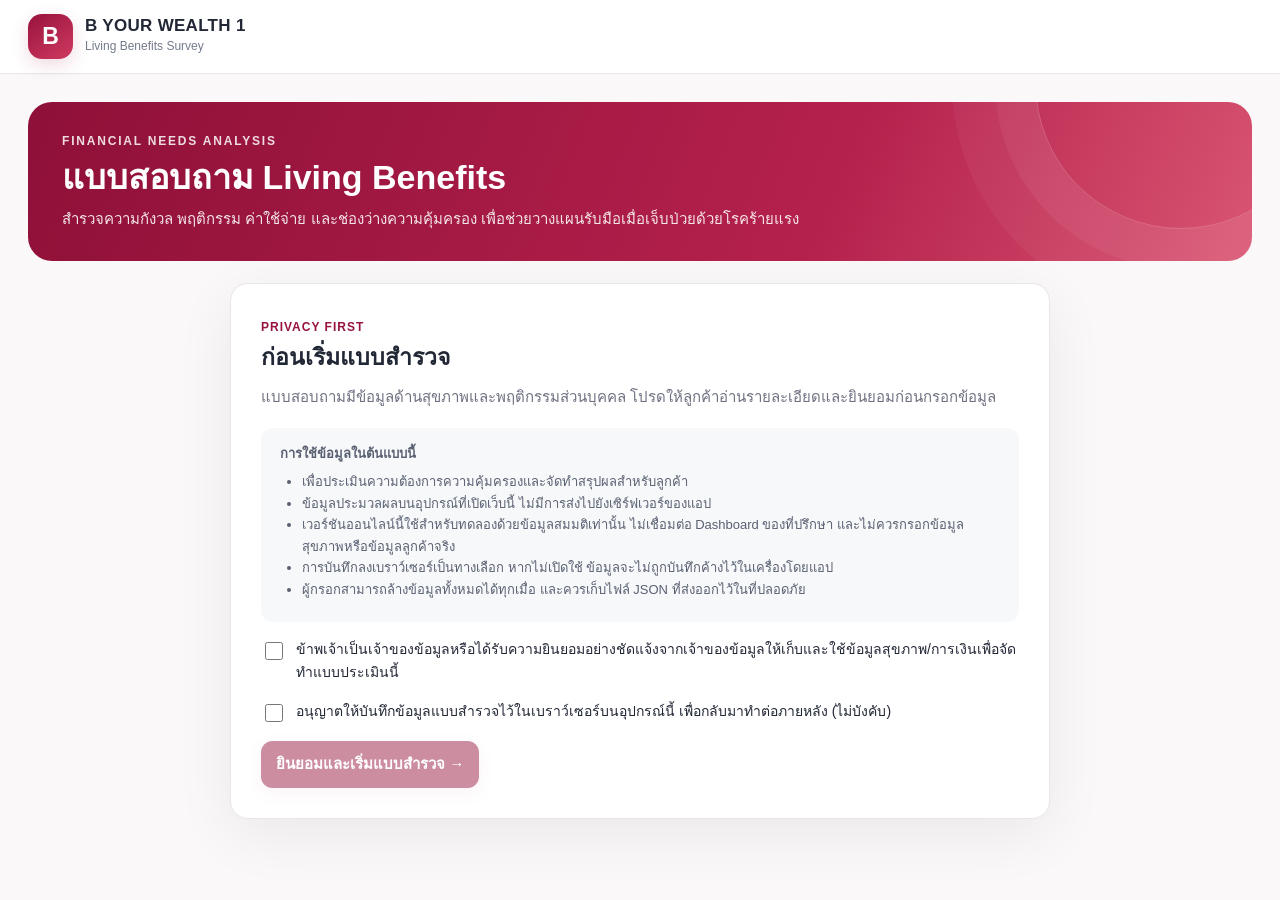
==== commit a8b48bdc: "Remove yellow warning banner; retain privacy guidance in survey consent" ====
--- a/index.html
+++ b/index.html
@@ -15,7 +15,7 @@
     .wrap{max-width:1300px;margin:0 auto;padding:28px}.hero{background:linear-gradient(112deg,#8e1038 0%,#b4214c 65%,#d95472 100%);border-radius:24px;padding:30px 34px;color:white;position:relative;overflow:hidden;margin-bottom:22px}.hero:after{content:"";position:absolute;width:290px;height:290px;border:1px solid #ffffff35;border-radius:50%;right:-75px;top:-165px;box-shadow:0 0 0 40px #ffffff0d,0 0 0 83px #ffffff0a}.hero .eyebrow{font-size:12px;letter-spacing:1.8px;font-weight:800;opacity:.85}.hero h1{margin:3px 0 6px;font-size:clamp(24px,3vw,34px);line-height:1.35}.hero p{margin:0;opacity:.89;max-width:750px}.hero p,.hero h1,.hero .eyebrow{position:relative;z-index:1}
     .layout{display:grid;grid-template-columns:minmax(0,1fr) 320px;gap:21px;align-items:start}.main-card,.side-card,.privacy-gate{background:#fff;border:1px solid var(--border);border-radius:var(--radius);box-shadow:var(--shadow)}.main-card{padding:28px;min-width:0}.side-card{padding:22px;position:sticky;top:100px}.section-title{margin:0;color:var(--ink);font-size:23px;line-height:1.4}.section-sub{font-size:13px;color:var(--muted);margin:7px 0 21px}.step-head{display:flex;align-items:flex-start;gap:14px}.step-number{display:grid;place-items:center;flex:0 0 38px;height:38px;background:var(--pink);border-radius:12px;color:var(--wine);font-weight:900;font-size:17px}.stepnav{display:flex;gap:8px;overflow-x:auto;padding:4px 1px 15px;margin-bottom:18px;border-bottom:1px solid var(--border);scrollbar-width:thin}.step-pill{white-space:nowrap;display:flex;align-items:center;gap:7px;border:1px solid var(--border);background:#fff;border-radius:100px;padding:8px 12px;color:#7e8090;font-size:12px;font-weight:750}.step-pill .num{width:19px;height:19px;border-radius:50%;background:#f2eff1;display:grid;place-items:center;font-size:11px}.step-pill.current{background:var(--wine);color:#fff;border-color:var(--wine)}.step-pill.current .num{background:#ffffff2b}.step-pill.complete{border-color:#bde4d8;color:#167963}.step-pill.complete .num{background:#e0f5ed}
     .field{margin-bottom:18px}.label{display:block;font-size:14px;font-weight:800;margin-bottom:7px}.sub-label{font-size:12px;color:var(--muted);font-weight:500}.form-input{width:100%;min-height:44px;border:1px solid #dadce2;border-radius:11px;padding:10px 12px;background:white;color:var(--ink);outline:none;transition:border-color .15s,box-shadow .15s}.form-input:focus{border-color:var(--rose);box-shadow:0 0 0 3px #d3416618}.form-input[type=number]{appearance:textfield}.form-input::placeholder{color:#a5a6af}.fields-2{display:grid;grid-template-columns:1fr 1fr;gap:15px}.fields-3{display:grid;grid-template-columns:repeat(3,1fr);gap:15px}.grid-choices{display:grid;grid-template-columns:1fr 1fr;gap:10px}.choice{border:1px solid var(--border);background:#fff;border-radius:12px;padding:12px;min-height:52px;display:flex;gap:10px;align-items:flex-start;cursor:pointer;transition:.15s}.choice:hover{border-color:#dfa4b4;background:#fffafa}.choice:has(input:checked){background:#fff2f5;border-color:#d87592}.choice input{accent-color:var(--wine);width:18px;height:18px;flex:0 0 18px;margin:3px 0 0}.choice span{font-size:14px;line-height:1.5}.choice-row{display:flex;flex-wrap:wrap;gap:10px}.choice-row .choice{flex:1;min-width:135px}.section-divider{height:1px;background:var(--border);margin:24px 0}.section-caption{font-size:15px;font-weight:900;margin:22px 0 14px;color:var(--wine)}.tip{background:#f4f7fa;border:1px solid #e3ebf2;border-radius:12px;padding:12px 14px;color:#4e6074;font-size:13px;margin:18px 0}.tip.rose{background:#fff5f7;border-color:#f9dfe7;color:#89445b}.tip.success{background:#effaf6;border-color:#c8e9dd;color:#146d59}.foot-actions{margin-top:25px;padding-top:18px;border-top:1px solid var(--border);display:flex;justify-content:space-between;gap:12px}.foot-actions .btn{min-width:115px}.calc-line{background:#fcf7f9;border:1px solid #f3e4e9;border-radius:12px;padding:14px 16px;margin-top:12px;display:flex;align-items:center;justify-content:space-between;gap:12px}.calc-line strong{font-size:19px;color:var(--wine);white-space:nowrap}.calc-line small{color:var(--muted);display:block}.amount-row{display:grid;grid-template-columns:minmax(0,1fr) 170px 160px;align-items:center;gap:12px;margin:11px 0;padding:12px;border:1px solid var(--border);border-radius:12px}.amount-row strong{font-size:14px}.amount-row small{display:block;color:var(--muted);font-size:11px}.amount-row .form-input{min-width:0;text-align:right}.input-unit{position:relative}.input-unit .form-input{padding-right:46px}.unit{position:absolute;right:12px;top:50%;transform:translateY(-50%);font-size:12px;color:var(--muted);pointer-events:none}.panel{background:#f7f8fa;border:1px solid #ececf0;border-radius:15px;padding:18px;margin:17px 0}.panel h3{font-size:15px;margin:0 0 14px}.panel.orange{background:#fff5ef;border-color:#fae0cc}.note{font-size:12px;color:var(--muted)}.money-tag{font-feature-settings:"tnum" 1;font-variant-numeric:tabular-nums}
-    .side-title{font-size:16px;font-weight:900;display:flex;align-items:center;justify-content:space-between;gap:6px;margin-bottom:14px}.side-stat{border-bottom:1px solid var(--border);padding:12px 0}.side-stat .stat-label{color:var(--muted);font-size:12px}.side-stat .stat-value{font-size:22px;font-weight:900;line-height:1.35;font-variant-numeric:tabular-nums;word-break:break-word}.side-stat.primary-stat .stat-value{color:var(--wine)}.side-stat:last-of-type{border-bottom:0}.bar-track{width:100%;height:9px;background:#f1e9ed;border-radius:20px;overflow:hidden;margin:14px 0 6px}.bar-fill{height:100%;background:linear-gradient(90deg,#bb2a52,#289a80);border-radius:20px;width:0%;transition:width .22s}.stat-description{font-size:12px;color:var(--muted)}.side-help{margin-top:17px;font-size:12px;line-height:1.7;color:var(--muted)}.footnote{font-size:11px;color:#7d7b88;line-height:1.7;margin:15px 3px 5px}.save-status{font-size:11px;color:var(--muted);display:flex;align-items:center;gap:6px}.dot{background:#c5c6cd;width:7px;height:7px;border-radius:50%}.dot.on{background:#1e9d75}.privacy-gate{padding:30px;max-width:820px;margin:0 auto}.privacy-gate h2{margin:0 0 8px;font-size:23px}.privacy-gate p{color:#6e7180;margin:0 0 18px}.gate-option{display:flex;align-items:flex-start;gap:10px;margin:16px 0;font-size:14px}.gate-option input{width:18px;height:18px;accent-color:var(--wine);flex:0 0 18px;margin-top:4px}.gate-box{background:#f7f8fa;padding:15px 19px;border-radius:12px;color:#596071;font-size:13px}.gate-box ul{margin:7px 0;padding-left:22px}.help-alert{background:#fff8e9;border:1px solid #f1e3bf;color:#84672d;border-radius:11px;padding:12px 14px;font-size:12px;margin:17px 0}.toast{position:fixed;left:50%;bottom:24px;transform:translateX(-50%) translateY(20px);opacity:0;pointer-events:none;max-width:90vw;text-align:center;background:#222735;color:#fff;padding:10px 16px;border-radius:12px;font-size:13px;box-shadow:0 10px 30px #0002;transition:.2s;z-index:90}.toast.show{opacity:1;transform:translateX(-50%) translateY(0)}.summary-list{display:grid;grid-template-columns:1fr 1fr;gap:10px}.summary-tile{padding:15px;border:1px solid var(--border);background:white;border-radius:13px}.summary-tile .v{font-weight:900;font-size:21px;color:var(--wine);font-variant-numeric:tabular-nums}.summary-tile .k{color:var(--muted);font-size:12px}.summary-tile.span{grid-column:1/-1;background:#fff3f7}.result-risk{margin-top:15px;padding:15px;border-radius:13px;background:#f7f8fa}.result-risk p{margin:4px 0 0;color:#5c6271;font-size:13px}.icon-title{display:inline-block;color:var(--wine);font-size:12px;letter-spacing:1px;font-weight:850}.report-only{display:none}.right{margin-left:auto}.currency{white-space:nowrap}.list-check{margin:10px 0;padding-left:20px;font-size:13px}.list-check li{margin:5px 0}.switch{display:flex;align-items:center;gap:7px;font-size:12px;color:#555c69;cursor:pointer;white-space:nowrap}.switch input{accent-color:var(--wine)}
+    .side-title{font-size:16px;font-weight:900;display:flex;align-items:center;justify-content:space-between;gap:6px;margin-bottom:14px}.side-stat{border-bottom:1px solid var(--border);padding:12px 0}.side-stat .stat-label{color:var(--muted);font-size:12px}.side-stat .stat-value{font-size:22px;font-weight:900;line-height:1.35;font-variant-numeric:tabular-nums;word-break:break-word}.side-stat.primary-stat .stat-value{color:var(--wine)}.side-stat:last-of-type{border-bottom:0}.bar-track{width:100%;height:9px;background:#f1e9ed;border-radius:20px;overflow:hidden;margin:14px 0 6px}.bar-fill{height:100%;background:linear-gradient(90deg,#bb2a52,#289a80);border-radius:20px;width:0%;transition:width .22s}.stat-description{font-size:12px;color:var(--muted)}.side-help{margin-top:17px;font-size:12px;line-height:1.7;color:var(--muted)}.footnote{font-size:11px;color:#7d7b88;line-height:1.7;margin:15px 3px 5px}.save-status{font-size:11px;color:var(--muted);display:flex;align-items:center;gap:6px}.dot{background:#c5c6cd;width:7px;height:7px;border-radius:50%}.dot.on{background:#1e9d75}.privacy-gate{padding:30px;max-width:820px;margin:0 auto}.privacy-gate h2{margin:0 0 8px;font-size:23px}.privacy-gate p{color:#6e7180;margin:0 0 18px}.gate-option{display:flex;align-items:flex-start;gap:10px;margin:16px 0;font-size:14px}.gate-option input{width:18px;height:18px;accent-color:var(--wine);flex:0 0 18px;margin-top:4px}.gate-box{background:#f7f8fa;padding:15px 19px;border-radius:12px;color:#596071;font-size:13px}.gate-box ul{margin:7px 0;padding-left:22px}.toast{position:fixed;left:50%;bottom:24px;transform:translateX(-50%) translateY(20px);opacity:0;pointer-events:none;max-width:90vw;text-align:center;background:#222735;color:#fff;padding:10px 16px;border-radius:12px;font-size:13px;box-shadow:0 10px 30px #0002;transition:.2s;z-index:90}.toast.show{opacity:1;transform:translateX(-50%) translateY(0)}.summary-list{display:grid;grid-template-columns:1fr 1fr;gap:10px}.summary-tile{padding:15px;border:1px solid var(--border);background:white;border-radius:13px}.summary-tile .v{font-weight:900;font-size:21px;color:var(--wine);font-variant-numeric:tabular-nums}.summary-tile .k{color:var(--muted);font-size:12px}.summary-tile.span{grid-column:1/-1;background:#fff3f7}.result-risk{margin-top:15px;padding:15px;border-radius:13px;background:#f7f8fa}.result-risk p{margin:4px 0 0;color:#5c6271;font-size:13px}.icon-title{display:inline-block;color:var(--wine);font-size:12px;letter-spacing:1px;font-weight:850}.report-only{display:none}.right{margin-left:auto}.currency{white-space:nowrap}.list-check{margin:10px 0;padding-left:20px;font-size:13px}.list-check li{margin:5px 0}.switch{display:flex;align-items:center;gap:7px;font-size:12px;color:#555c69;cursor:pointer;white-space:nowrap}.switch input{accent-color:var(--wine)}
     @media(max-width:1080px){.layout{grid-template-columns:minmax(0,1fr) 280px}.wrap{padding:20px}.topbar-inner{padding:12px 20px}.side-card{padding:17px}.amount-row{grid-template-columns:1fr 140px 125px}}
     @media(max-width:850px){.layout{grid-template-columns:1fr}.side-card{position:static;grid-row:2}.hero{padding:26px}.main-card{padding:20px}.stepnav{margin-bottom:17px}.brand-sub{display:none}}
     @media(max-width:620px){.wrap{padding:12px}.topbar-inner{padding:10px 12px}.header-actions .download-label{display:none}.header-actions{gap:5px}.header-actions .btn{padding:8px 9px;font-size:11px}.brand-mark{width:38px;height:38px;border-radius:11px;font-size:19px}.brand-name{font-size:13px}.hero{padding:22px 18px;border-radius:16px;margin-bottom:13px}.hero h1{font-size:24px}.hero p{font-size:13px}.main-card,.side-card{border-radius:14px}.main-card{padding:17px 14px}.fields-2,.fields-3,.grid-choices{grid-template-columns:1fr}.step-head{gap:10px}.section-title{font-size:19px}.step-number{flex-basis:33px;height:33px}.amount-row{grid-template-columns:1fr 1fr;gap:7px}.amount-row>div:first-child{grid-column:1/-1}.amount-row .label-amount{grid-column:1/-1}.amount-row.no-extra{grid-template-columns:1fr 1fr}.amount-row.no-extra .input-unit{grid-column:1/-1}.foot-actions .btn{min-width:100px}.calc-line strong{font-size:17px}.privacy-gate{padding:22px 17px}.summary-list{grid-template-columns:1fr}.summary-tile.span{grid-column:auto}.switch span{display:none}}
@@ -54,10 +54,9 @@
     <section class="hero"><div class="eyebrow">FINANCIAL NEEDS ANALYSIS</div><h1>แบบสอบถาม Living Benefits</h1><p>สำรวจความกังวล พฤติกรรม ค่าใช้จ่าย และช่องว่างความคุ้มครอง เพื่อช่วยวางแผนรับมือเมื่อเจ็บป่วยด้วยโรคร้ายแรง</p></section>
     <section id="gate" class="privacy-gate">
       <span class="icon-title">PRIVACY FIRST</span><h2>ก่อนเริ่มแบบสำรวจ</h2><p>แบบสอบถามมีข้อมูลด้านสุขภาพและพฤติกรรมส่วนบุคคล โปรดให้ลูกค้าอ่านรายละเอียดและยินยอมก่อนกรอกข้อมูล</p>
-      <div class="gate-box"><strong>การใช้ข้อมูลในต้นแบบนี้</strong><ul><li>เพื่อประเมินความต้องการความคุ้มครองและจัดทำสรุปผลสำหรับลูกค้า</li><li>ข้อมูลประมวลผลบนอุปกรณ์ที่เปิดเว็บนี้ ไม่มีการส่งไปยังเซิร์ฟเวอร์ของแอป</li><li>การบันทึกลงเบราว์เซอร์เป็นทางเลือก หากไม่เปิดใช้ ข้อมูลจะไม่ถูกบันทึกค้างไว้ในเครื่องโดยแอป</li><li>ผู้กรอกสามารถล้างข้อมูลทั้งหมดได้ทุกเมื่อ และควรเก็บไฟล์ JSON ที่ส่งออกไว้ในที่ปลอดภัย</li></ul></div>
+      <div class="gate-box"><strong>การใช้ข้อมูลในต้นแบบนี้</strong><ul><li>เพื่อประเมินความต้องการความคุ้มครองและจัดทำสรุปผลสำหรับลูกค้า</li><li>ข้อมูลประมวลผลบนอุปกรณ์ที่เปิดเว็บนี้ ไม่มีการส่งไปยังเซิร์ฟเวอร์ของแอป</li><li>เวอร์ชันออนไลน์นี้ใช้สำหรับทดลองด้วยข้อมูลสมมติเท่านั้น ไม่เชื่อมต่อ Dashboard ของที่ปรึกษา และไม่ควรกรอกข้อมูลสุขภาพหรือข้อมูลลูกค้าจริง</li><li>การบันทึกลงเบราว์เซอร์เป็นทางเลือก หากไม่เปิดใช้ ข้อมูลจะไม่ถูกบันทึกค้างไว้ในเครื่องโดยแอป</li><li>ผู้กรอกสามารถล้างข้อมูลทั้งหมดได้ทุกเมื่อ และควรเก็บไฟล์ JSON ที่ส่งออกไว้ในที่ปลอดภัย</li></ul></div>
       <label class="gate-option"><input type="checkbox" id="consentCheck" /><span>ข้าพเจ้าเป็นเจ้าของข้อมูลหรือได้รับความยินยอมอย่างชัดแจ้งจากเจ้าของข้อมูลให้เก็บและใช้ข้อมูลสุขภาพ/การเงินเพื่อจัดทำแบบประเมินนี้</span></label>
       <label class="gate-option"><input type="checkbox" id="rememberCheck" /><span>อนุญาตให้บันทึกข้อมูลแบบสำรวจไว้ในเบราว์เซอร์บนอุปกรณ์นี้ เพื่อกลับมาทำต่อภายหลัง (ไม่บังคับ)</span></label>
-      <div class="help-alert">โหมด GitHub Pages นี้เป็นระบบทดลองเท่านั้น โปรดใช้ข้อมูลสมมติ ไม่ใช้เก็บข้อมูลลูกค้าจริง หากต้องรับข้อมูลสุขภาพจริงต้องใช้ Backend/Cloud ที่มีมาตรการรักษาความปลอดภัยและ PDPA</div>
       <button class="btn primary" id="startBtn" disabled>ยินยอมและเริ่มแบบสำรวจ →</button>
     </section>
     <section class="layout" id="app" hidden>
